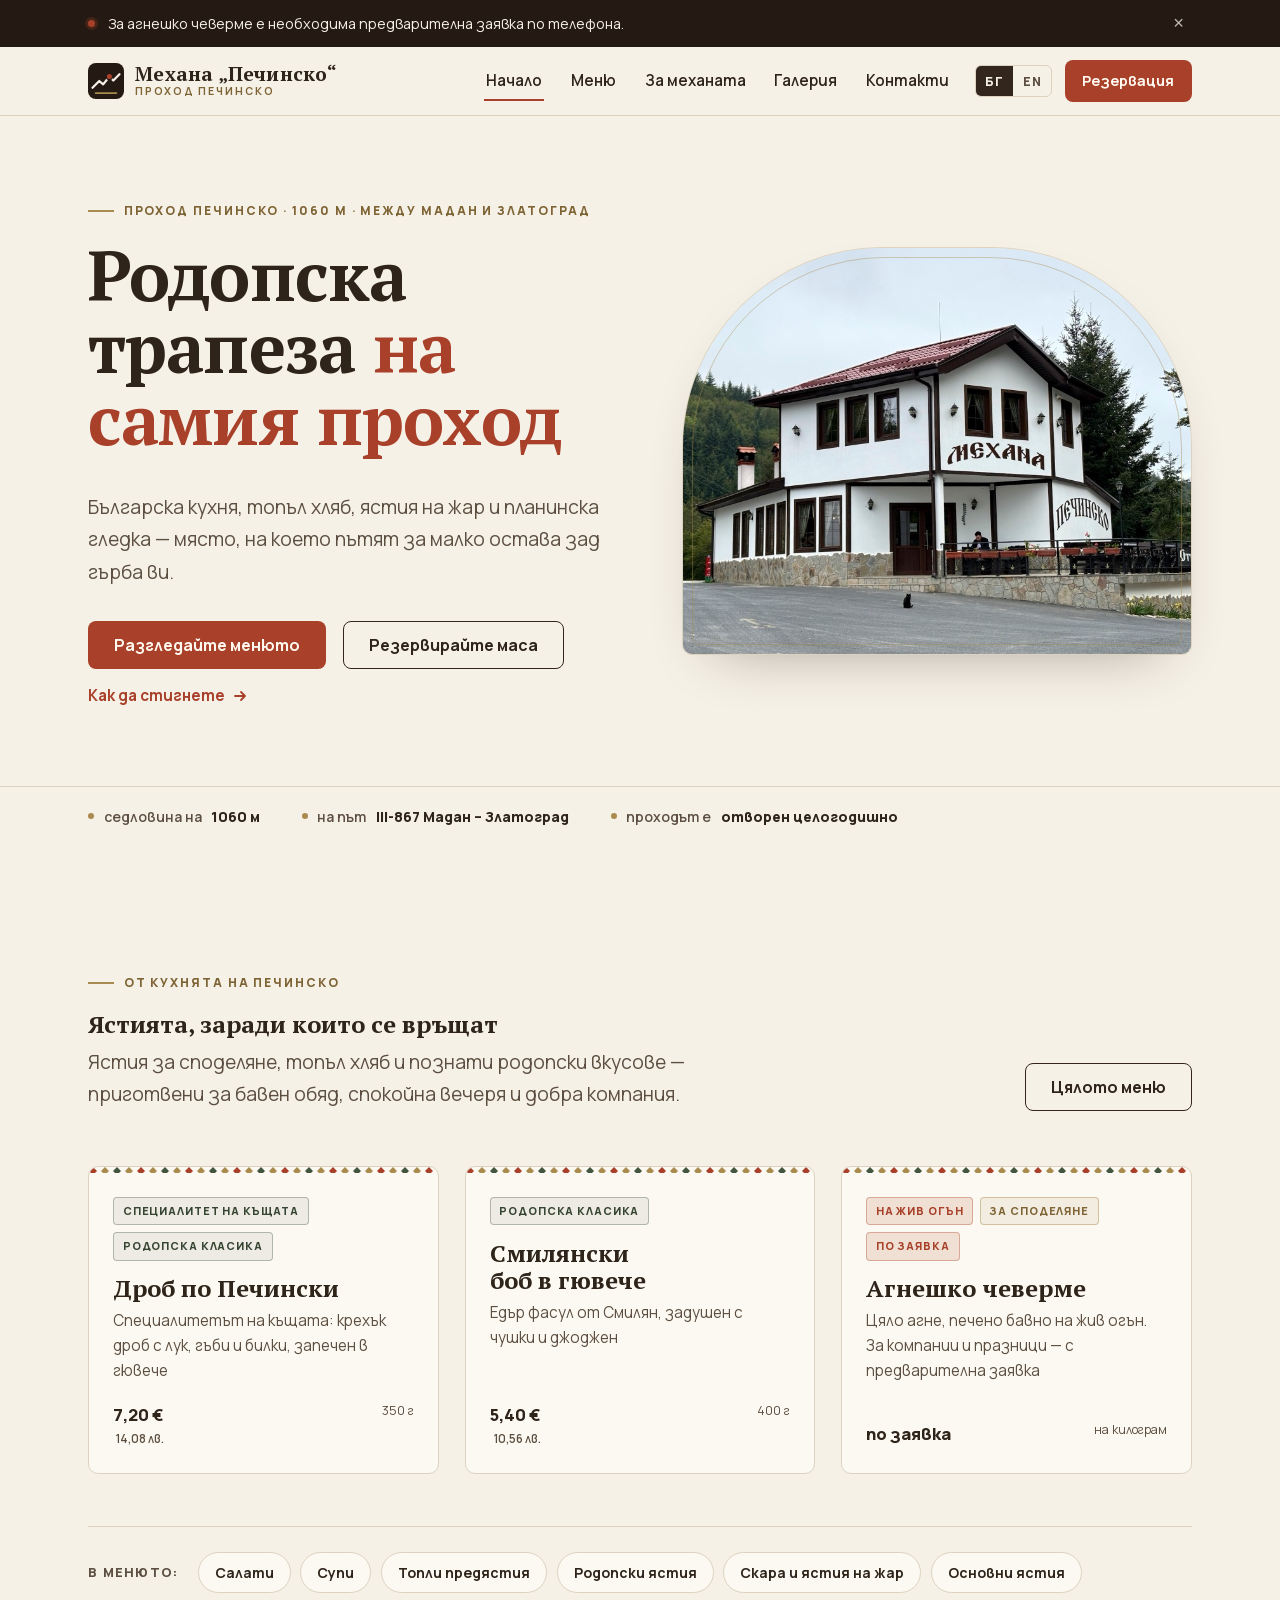
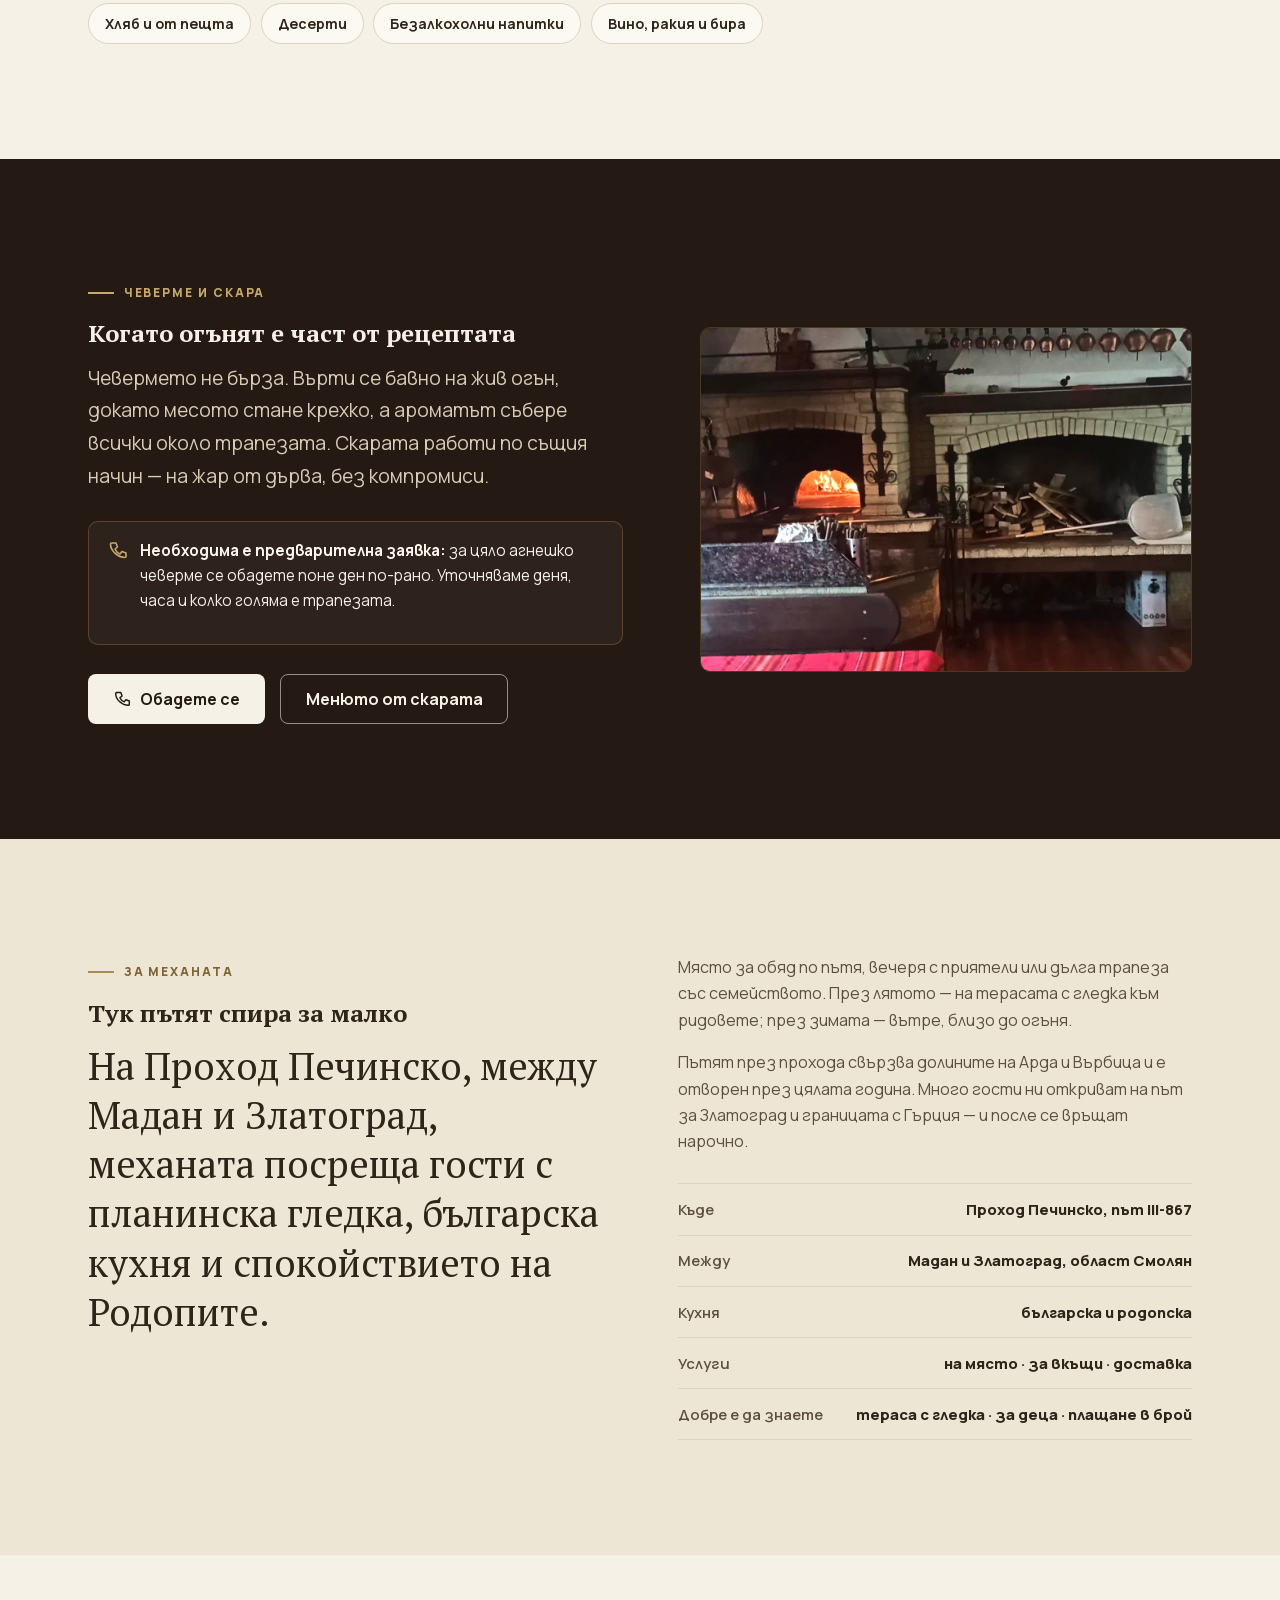
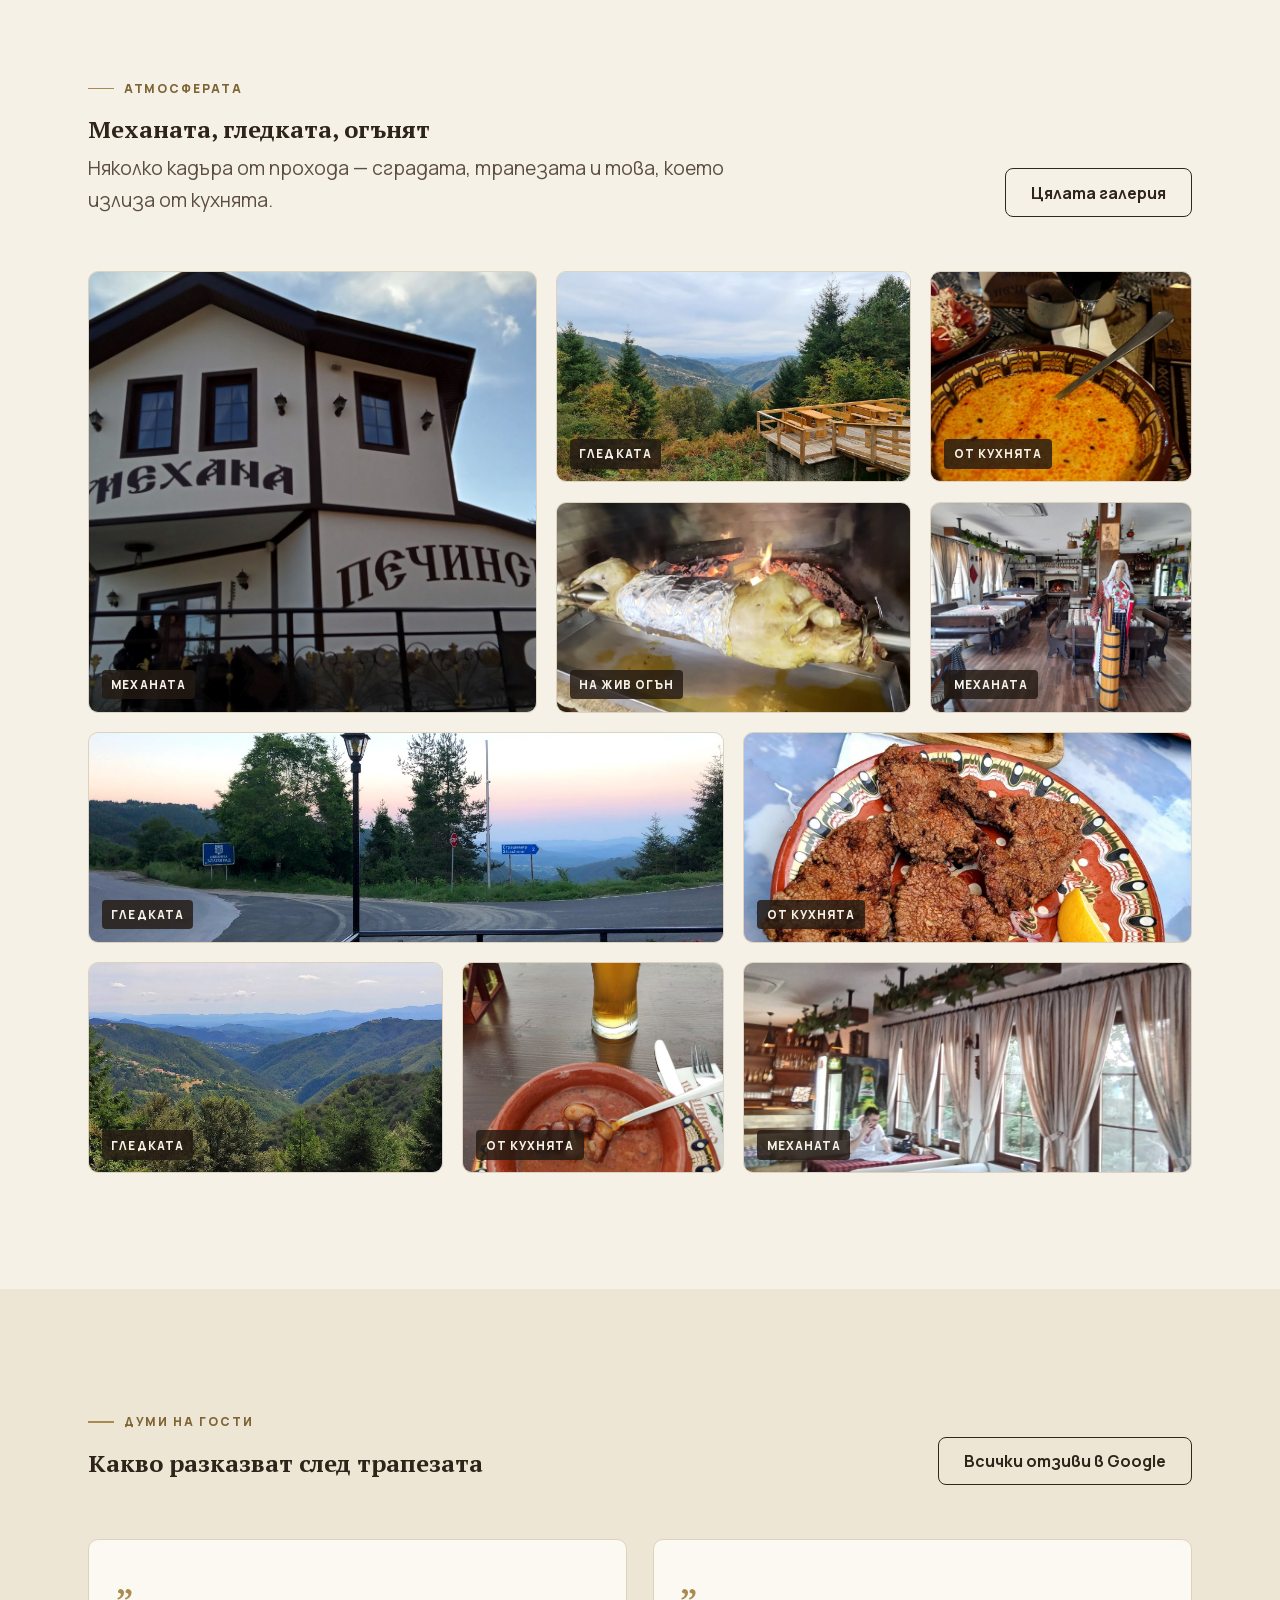
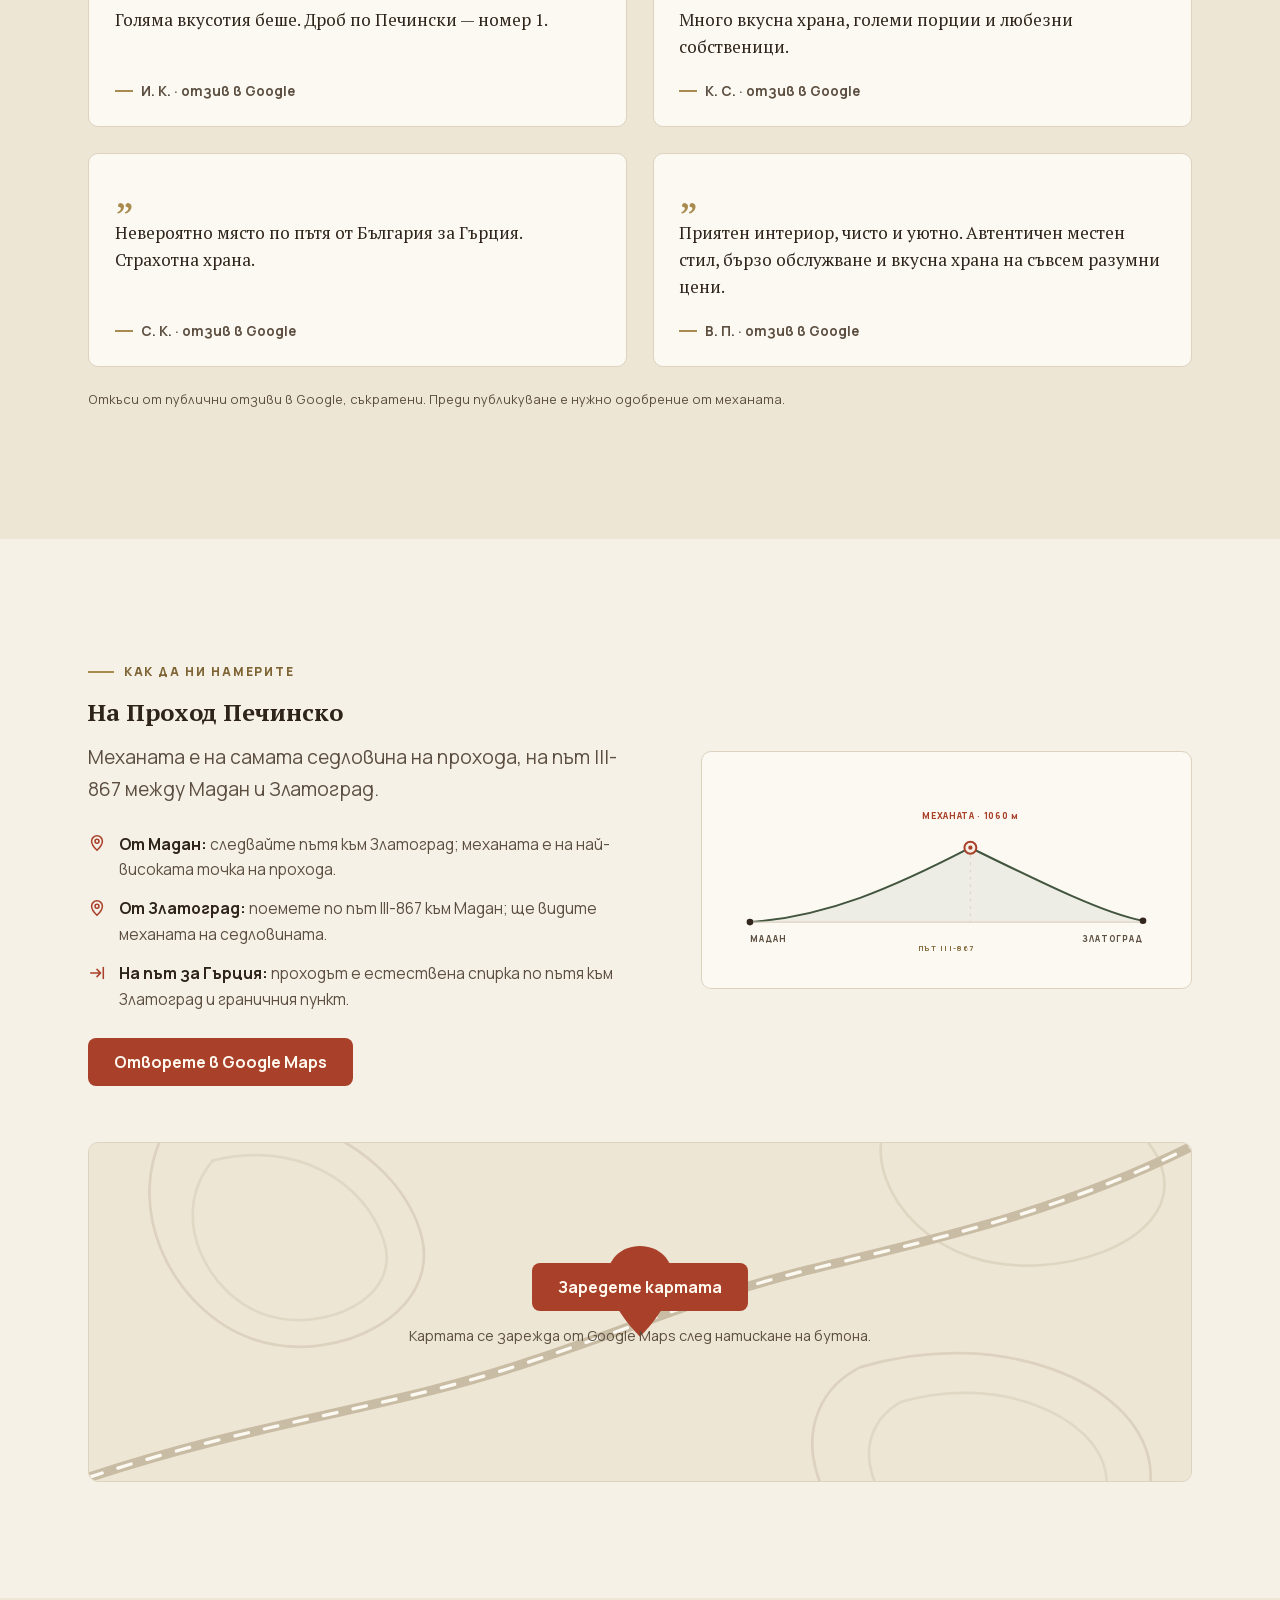
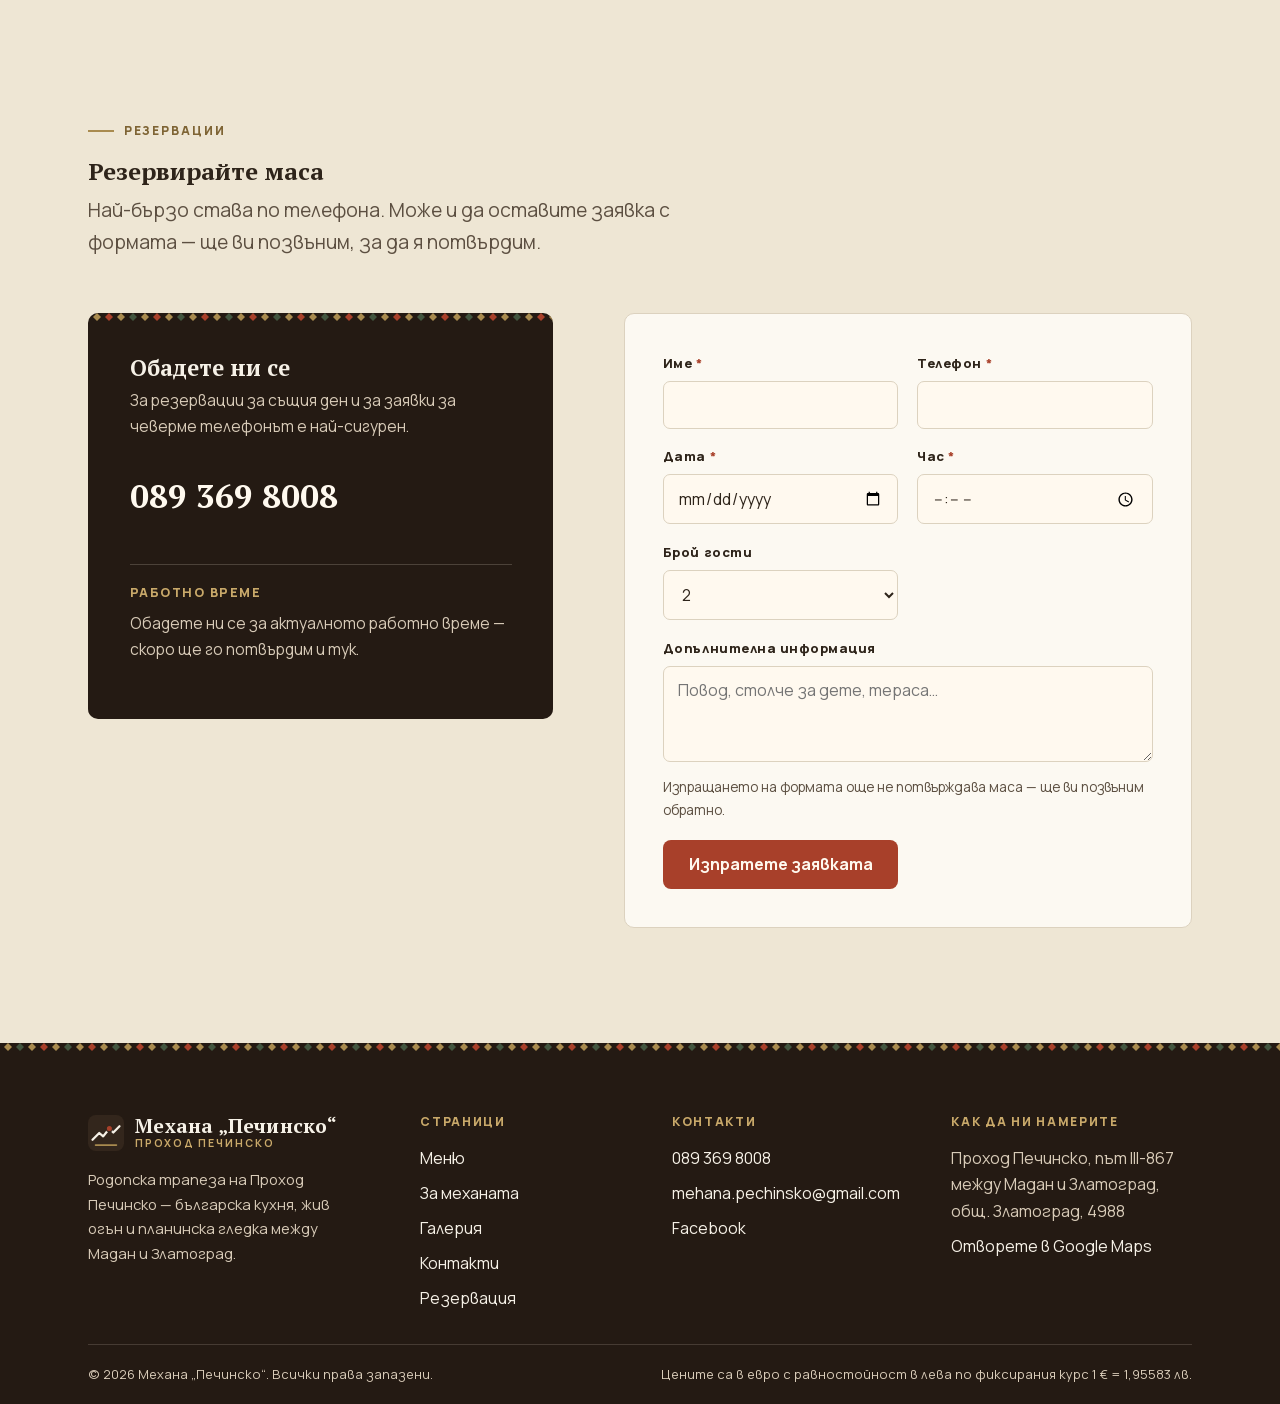
==== index.html @ 67b71e42 "Initial commit — Механа „Печинско“ website Bulgarian-first static site for a Rhodope mountain tavern" ====
<!DOCTYPE html>
<html lang="bg">
<head>
  <meta charset="UTF-8">
  <meta name="viewport" content="width=device-width, initial-scale=1">
  <title>Механа „Печинско“ — родопска трапеза между Мадан и Златоград</title>
  <meta name="description" content="Механа „Печинско“ — родопска трапеза на самия проход, между Мадан и Златоград. Българска кухня, ястия на жар, чеверме по заявка и планинска гледка. Резервации: 089 369 8008.">
  <link rel="icon" type="image/svg+xml" href="assets/img/favicon.svg">
  <link rel="apple-touch-icon" href="assets/img/apple-touch-icon.png">
  <link rel="preload" href="assets/fonts/ptserif-700-normal-cyrillic.woff2" as="font" type="font/woff2" crossorigin>
  <link rel="preload" href="assets/fonts/manrope-200-800-normal-cyrillic.woff2" as="font" type="font/woff2" crossorigin>
  <link rel="stylesheet" href="assets/css/style.css">
  <meta name="theme-color" content="#F6F1E7">
  <meta property="og:type" content="restaurant">
  <meta property="og:title" content="Механа „Печинско“ — родопска трапеза на самия проход">
  <meta property="og:description" content="Българска кухня, жива жар и планинска гледка — между Мадан и Златоград. Резервации: 089 369 8008.">
  <meta property="og:image" content="assets/img/og-image.png">
  <meta property="og:locale" content="bg_BG">
  <script type="application/ld+json">
  {
    "@context": "https://schema.org",
    "@type": "Restaurant",
    "name": "Механа „Печинско“",
    "alternateName": "Mehana Pechinsko (Pechinsko Tavern)",
    "servesCuisine": ["Българска кухня", "Родопска кухня"],
    "telephone": "+359893698008",
    "email": "mehana.pechinsko@gmail.com",
    "address": {
      "@type": "PostalAddress",
      "streetAddress": "Проход Печинско, път III-867 между Мадан и Златоград",
      "addressRegion": "Смолян",
      "postalCode": "4988",
      "addressCountry": "BG"
    },
    "geo": { "@type": "GeoCoordinates", "latitude": 41.4497086, "longitude": 24.9770085 },
    "hasMap": "https://maps.google.com/?q=41.4497086,24.9770085",
    "sameAs": ["https://www.facebook.com/mehanapechinsko"],
    "acceptsReservations": "True",
    "priceRange": "10 – 40 лв. (5 – 20 €) на човек",
    "paymentAccepted": "Cash"
  }
  </script>
</head>
<body data-page="home" data-root="">

  <a class="skip-link" href="#main" data-i18n="skip">Към съдържанието</a>

  <div class="notice js-notice" hidden>
    <div class="container notice__inner">
      <span class="notice__dot" aria-hidden="true"></span>
      <p></p>
      <button class="notice__close" type="button" aria-label="Скриване на съобщението" data-i18n-aria="notice.close">&times;</button>
    </div>
  </div>

  <header class="site-header">
    <div class="container site-header__inner">
      <a class="brand" href="./" aria-label="Механа „Печинско“ — начало">
        <svg class="brand__mark" width="36" height="36" viewBox="0 0 64 64" aria-hidden="true">
          <rect width="64" height="64" rx="14" fill="#241A13"/>
          <path d="M8 44 L20 32 L27 38 L38 24 L45 31 L56 20" fill="none" stroke="#F6F1E7" stroke-width="4" stroke-linecap="round" stroke-linejoin="round"/>
          <circle cx="38" cy="24" r="5.5" fill="#A8402A" stroke="#241A13" stroke-width="2"/>
          <rect x="12" y="52" width="40" height="3" rx="1.5" fill="#A98B4F"/>
        </svg>
        <span class="brand__text">
          <span class="brand__name">Механа „Печинско“</span>
          <span class="brand__tag" data-i18n="brand.tag">Проход Печинско</span>
        </span>
      </a>
      <nav class="site-nav" aria-label="Основна навигация">
        <a href="./" data-nav="home" data-i18n="nav.home">Начало</a>
        <a href="menu/" data-nav="menu" data-i18n="nav.menu">Меню</a>
        <a href="#za-mehanata" data-i18n="nav.about">За механата</a>
        <a href="galeria/" data-nav="galeria" data-i18n="nav.gallery">Галерия</a>
        <a href="kontakti/" data-nav="kontakti" data-i18n="nav.contacts">Контакти</a>
      </nav>
      <div class="header-actions">
        <div class="lang-switch" role="group" aria-label="Избор на език">
          <button type="button" data-lang="bg" aria-pressed="true">БГ</button>
          <button type="button" data-lang="en" aria-pressed="false">EN</button>
        </div>
        <a class="btn btn--primary btn--sm" href="#rezervacia" data-i18n="nav.reserve">Резервация</a>
        <button class="nav-toggle" type="button" aria-expanded="false" aria-controls="mobile-menu" aria-label="Отваряне на навигацията">
          <svg width="20" height="20" viewBox="0 0 20 20" fill="none" aria-hidden="true">
            <path d="M3 5h14M3 10h14M3 15h14" stroke="currentColor" stroke-width="2" stroke-linecap="round"/>
          </svg>
        </button>
      </div>
    </div>
    <div class="mobile-menu" id="mobile-menu">
      <div class="container">
        <nav aria-label="Мобилна навигация">
          <a href="./" data-i18n="nav.home">Начало</a>
          <a href="menu/" data-i18n="nav.menu">Меню</a>
          <a href="#za-mehanata" data-i18n="nav.about">За механата</a>
          <a href="galeria/" data-i18n="nav.gallery">Галерия</a>
          <a href="kontakti/" data-i18n="nav.contacts">Контакти</a>
          <a class="btn btn--primary" href="#rezervacia" data-i18n="nav.reserve">Резервация</a>
        </nav>
      </div>
    </div>
  </header>

  <main id="main">

    <!-- ХЕРО -->
    <section class="hero" aria-label="Механа „Печинско“">
      <div class="container hero__grid">
        <div>
          <p class="eyebrow" data-i18n="hero.eyebrow">Проход Печинско · 1060 м · между Мадан и Златоград</p>
          <h1><span data-i18n="hero.title.a">Родопска трапеза</span> <span class="accent" data-i18n="hero.title.b">на самия проход</span></h1>
          <p class="lead hero__lead" data-i18n="hero.lead">Българска кухня, топъл хляб, ястия на жар и планинска гледка — място, на което пътят за малко остава зад гърба ви.</p>
          <div class="hero__actions">
            <a class="btn btn--primary" href="menu/" data-i18n="hero.ctaMenu">Разгледайте менюто</a>
            <a class="btn btn--ghost" href="#rezervacia" data-i18n="hero.ctaReserve">Резервирайте маса</a>
            <a class="link-arrow hero__directions" href="#lokacia">
              <span data-i18n="hero.ctaDirections">Как да стигнете</span>
              <svg width="16" height="16" viewBox="0 0 16 16" fill="none" aria-hidden="true"><path d="M3 8h10m0 0L9 4m4 4l-4 4" stroke="currentColor" stroke-width="1.8" stroke-linecap="round" stroke-linejoin="round"/></svg>
            </a>
          </div>
        </div>
        <div class="hero__art">
          <div class="hero__frame">
            <img src="assets/img/photos/hero-mehana-800.jpg"
                 srcset="assets/img/photos/hero-mehana-800.jpg 800w, assets/img/photos/hero-mehana.jpg 1600w"
                 sizes="(max-width: 880px) 100vw, 46vw"
                 width="800" height="640" fetchpriority="high"
                 alt="Механа „Печинско“ през лятото: бялата сграда с червен покрив и надпис „Механа“, с чадъри на терасата и гора наоколо">
          </div>
        </div>
      </div>
      <div class="fact-strip">
        <div class="container">
          <ul class="fact-strip__list">
            <li><span data-i18n="facts.elev.k">седловина на</span> <strong data-i18n="facts.elev.v">1060 м</strong></li>
            <li><span data-i18n="facts.road.k">на път</span> <strong data-i18n="facts.road.v">III-867 Мадан – Златоград</strong></li>
            <li><span data-i18n="facts.open.k">проходът е</span> <strong data-i18n="facts.open.v">отворен целогодишно</strong></li>
          </ul>
        </div>
      </div>
    </section>

    <!-- ОТ КУХНЯТА -->
    <section class="section" id="kuhnyata" aria-labelledby="kuhnyata-h">
      <div class="container">
        <div class="section-head section-head--row reveal">
          <div>
            <p class="eyebrow" data-i18n="spotlight.eyebrow">От кухнята на Печинско</p>
            <h2 id="kuhnyata-h" data-i18n="spotlight.title">Ястията, заради които се връщат</h2>
            <p class="lead" data-i18n="spotlight.lead">Ястия за споделяне, топъл хляб и познати родопски вкусове — приготвени за бавен обяд, спокойна вечеря и добра компания.</p>
          </div>
          <a class="btn btn--ghost" href="menu/" data-i18n="spotlight.cta">Цялото меню</a>
        </div>
        <div class="dish-cards js-featured"></div>
        <div class="cat-links reveal">
          <span class="cat-links__label" data-i18n="spotlight.catsLabel">В менюто:</span>
          <span class="js-cat-chips" style="display:contents;"></span>
        </div>
      </div>
    </section>

    <!-- НА ЖИВ ОГЪН -->
    <section class="section section--dark fire" id="ogan" aria-labelledby="ogan-h">
      <div class="container fire__grid">
        <div>
          <p class="eyebrow" data-i18n="fire.eyebrow">Чеверме и скара</p>
          <h2 id="ogan-h" data-i18n="fire.title">Когато огънят е част от рецептата</h2>
          <p class="lead" data-i18n="fire.lead">Чевермето не бърза. Върти се бавно на жив огън, докато месото стане крехко, а ароматът събере всички около трапезата. Скарата работи по същия начин — на жар от дърва, без компромиси.</p>
          <div class="fire__note">
            <svg width="20" height="20" viewBox="0 0 20 20" fill="none" aria-hidden="true">
              <path d="M4 3h4l1.5 4L7 9c1 2.5 2.5 4 5 5l2-2.5 4 1.5v3.5c0 .6-.5 1-1 1C9.5 17.5 2.5 10.5 2.5 4c0-.5.4-1 1-1z" stroke="currentColor" stroke-width="1.6" stroke-linejoin="round"/>
            </svg>
            <p><strong data-i18n="fire.note.strong">Необходима е предварителна заявка:</strong> <span data-i18n="fire.note.text">за цяло агнешко чеверме се обадете поне ден по-рано. Уточняваме деня, часа и колко голяма е трапезата.</span></p>
          </div>
          <div class="fire__actions">
            <a class="btn btn--light js-tel" href="#">
              <svg width="17" height="17" viewBox="0 0 20 20" fill="none" aria-hidden="true"><path d="M4 3h4l1.5 4L7 9c1 2.5 2.5 4 5 5l2-2.5 4 1.5v4c0 .5-.5 1-1 1C9 18 2 11 2 4c0-.5.5-1 1-1z" stroke="currentColor" stroke-width="1.7" stroke-linejoin="round"/></svg>
              <span data-i18n="fire.ctaCall">Обадете се</span>
            </a>
            <a class="btn btn--ghost-light" href="menu/#cat-skara" data-i18n="fire.ctaMenu">Менюто от скарата</a>
          </div>
        </div>
        <div class="fire__art">
          <img src="assets/img/photos/ognishte-peshta.jpg" width="1200" height="840" loading="lazy"
               alt="Огнището на механата: зидана пещ с жив огън и камина с наредени дърва">
        </div>
      </div>
    </section>

    <!-- ЗА МЕХАНАТА -->
    <section class="section section--tint" id="za-mehanata" aria-labelledby="za-mehanata-h">
      <div class="container">
        <div class="about__grid">
          <div class="reveal">
            <p class="eyebrow" data-i18n="about.eyebrow">За механата</p>
            <h2 id="za-mehanata-h" data-i18n="about.title">Тук пътят спира за малко</h2>
            <p class="about__statement"><span data-i18n="about.statement">На Проход Печинско, между Мадан и Златоград, механата посреща гости с планинска гледка, българска кухня и спокойствието на Родопите.</span></p>
          </div>
          <div class="about__body reveal reveal-d1">
            <p data-i18n="about.p1">Място за обяд по пътя, вечеря с приятели или дълга трапеза със семейството. През лятото — на терасата с гледка към ридовете; през зимата — вътре, близо до огъня.</p>
            <p data-i18n="about.p2">Пътят през прохода свързва долините на Арда и Върбица и е отворен през цялата година. Много гости ни откриват на път за Златоград и границата с Гърция — и после се връщат нарочно.</p>
            <ul class="about__facts">
              <li><span class="k" data-i18n="about.f1.k">Къде</span><span class="v" data-i18n="about.f1.v">Проход Печинско, път III-867</span></li>
              <li><span class="k" data-i18n="about.f2.k">Между</span><span class="v" data-i18n="about.f2.v">Мадан и Златоград, област Смолян</span></li>
              <li><span class="k" data-i18n="about.f3.k">Кухня</span><span class="v" data-i18n="about.f3.v">българска и родопска</span></li>
              <li><span class="k" data-i18n="about.f4.k">Услуги</span><span class="v" data-i18n="about.f4.v">на място · за вкъщи · доставка</span></li>
              <li><span class="k" data-i18n="about.f5.k">Добре е да знаете</span><span class="v" data-i18n="about.f5.v">тераса с гледка · за деца · плащане в брой</span></li>
            </ul>
          </div>
        </div>
      </div>
    </section>

    <!-- ГАЛЕРИЯ -->
    <section class="section" id="galeria" aria-labelledby="galeria-h">
      <div class="container">
        <div class="section-head section-head--row reveal">
          <div>
            <p class="eyebrow" data-i18n="gallery.eyebrow">Атмосферата</p>
            <h2 id="galeria-h" data-i18n="gallery.title">Механата, гледката, огънят</h2>
            <p class="lead" data-i18n="gallery.lead">Няколко кадъра от прохода — сградата, трапезата и това, което излиза от кухнята.</p>
          </div>
          <a class="btn btn--ghost" href="galeria/" data-i18n="gallery.cta">Цялата галерия</a>
        </div>
        <div class="mosaic js-gallery-preview"></div>
      </div>
    </section>

    <!-- ОТЗИВИ -->
    <section class="section section--tint" id="otzivi" aria-labelledby="otzivi-h">
      <div class="container">
        <div class="section-head section-head--row reveal">
          <div>
            <p class="eyebrow" data-i18n="reviews.eyebrow">Думи на гости</p>
            <h2 id="otzivi-h" data-i18n="reviews.title">Какво разказват след трапезата</h2>
          </div>
          <a class="btn btn--ghost js-maps-link" href="#" target="_blank" rel="noopener" data-i18n="reviews.cta">Всички отзиви в Google</a>
        </div>
        <div class="reviews-grid js-reviews"></div>
        <p class="reviews-note js-demo-note" hidden data-i18n="reviews.note">Откъси от публични отзиви в Google, съкратени. Преди публикуване е нужно одобрение от механата.</p>
      </div>
    </section>

    <!-- ЛОКАЦИЯ -->
    <section class="section" id="lokacia" aria-labelledby="lokacia-h">
      <div class="container">
        <div class="location__grid">
          <div class="reveal">
            <p class="eyebrow" data-i18n="location.eyebrow">Как да ни намерите</p>
            <h2 id="lokacia-h" data-i18n="location.title">На Проход Печинско</h2>
            <p class="lead" data-i18n="location.lead">Механата е на самата седловина на прохода, на път III-867 между Мадан и Златоград.</p>
            <ul class="location__list">
              <li>
                <svg width="18" height="18" viewBox="0 0 20 20" fill="none" aria-hidden="true"><path d="M10 18s6-5.5 6-10a6 6 0 10-12 0c0 4.5 6 10 6 10z" stroke="currentColor" stroke-width="1.7"/><circle cx="10" cy="8" r="2.2" stroke="currentColor" stroke-width="1.7"/></svg>
                <span><strong data-i18n="location.li1.strong">От Мадан:</strong> <span data-i18n="location.li1.text">следвайте пътя към Златоград; механата е на най-високата точка на прохода.</span></span>
              </li>
              <li>
                <svg width="18" height="18" viewBox="0 0 20 20" fill="none" aria-hidden="true"><path d="M10 18s6-5.5 6-10a6 6 0 10-12 0c0 4.5 6 10 6 10z" stroke="currentColor" stroke-width="1.7"/><circle cx="10" cy="8" r="2.2" stroke="currentColor" stroke-width="1.7"/></svg>
                <span><strong data-i18n="location.li2.strong">От Златоград:</strong> <span data-i18n="location.li2.text">поемете по път III-867 към Мадан; ще видите механата на седловината.</span></span>
              </li>
              <li>
                <svg width="18" height="18" viewBox="0 0 20 20" fill="none" aria-hidden="true"><path d="M3 10h11m0 0l-4-4m4 4l-4 4" stroke="currentColor" stroke-width="1.7" stroke-linecap="round" stroke-linejoin="round"/><path d="M17 4v12" stroke="currentColor" stroke-width="1.7" stroke-linecap="round"/></svg>
                <span><strong data-i18n="location.li3.strong">На път за Гърция:</strong> <span data-i18n="location.li3.text">проходът е естествена спирка по пътя към Златоград и граничния пункт.</span></span>
              </li>
            </ul>
            <div class="location__actions">
              <a class="btn btn--primary js-maps-link" href="#" target="_blank" rel="noopener" data-i18n="location.ctaMaps">Отворете в Google Maps</a>
            </div>
          </div>
          <div class="pass-diagram reveal reveal-d1">
            <svg viewBox="0 0 640 260" role="img" aria-label="Профил на прохода: пътят се изкачва от Мадан, стига механата на седловината на 1060 метра и се спуска към Златоград" data-i18n-aria="location.diagram.aria" class="js-draw">
              <path d="M24 208 C140 200 240 156 356 96 C470 152 560 196 616 206 L616 208 L24 208 Z" fill="#42553F" opacity="0.07"/>
              <path class="draw-path" d="M24 208 C140 200 240 156 356 96 C470 152 560 196 616 206" fill="none" stroke="#42553F" stroke-width="3" stroke-linecap="round"/>
              <path d="M356 96 V208" stroke="#DCD2BF" stroke-width="1.6" stroke-dasharray="4 7"/>
              <line x1="24" y1="208" x2="616" y2="208" stroke="#DCD2BF" stroke-width="1.6"/>
              <circle cx="24" cy="208" r="5" fill="#33261C"/>
              <circle cx="616" cy="206" r="5" fill="#33261C"/>
              <circle cx="356" cy="96" r="9" fill="#F6F1E7" stroke="#A8402A" stroke-width="3"/>
              <circle cx="356" cy="96" r="3.2" fill="#A8402A"/>
              <text x="24" y="238" font-family="Manrope, sans-serif" font-size="12" font-weight="800" letter-spacing="1.5" fill="#5C4F41" data-i18n="location.diagram.madan">МАДАН</text>
              <text x="616" y="238" text-anchor="end" font-family="Manrope, sans-serif" font-size="12" font-weight="800" letter-spacing="1.5" fill="#5C4F41" data-i18n="location.diagram.zlatograd">ЗЛАТОГРАД</text>
              <text x="356" y="52" text-anchor="middle" font-family="Manrope, sans-serif" font-size="13" font-weight="800" letter-spacing="1" fill="#A8402A" data-i18n="location.diagram.tavern">МЕХАНАТА · 1060 м</text>
              <text x="320" y="252" text-anchor="middle" font-family="Manrope, sans-serif" font-size="11" font-weight="700" letter-spacing="2" fill="#7E6434">ПЪТ III-867</text>
            </svg>
          </div>
        </div>
        <div class="map-facade js-map">
          <img class="map-facade__bg" src="assets/img/map-bg.svg" alt="" loading="lazy" aria-hidden="true">
          <div class="map-facade__cta">
            <button class="btn btn--primary" type="button" data-i18n="map.load">Заредете картата</button>
            <p data-i18n="map.hint">Картата се зарежда от Google Maps след натискане на бутона.</p>
          </div>
        </div>
      </div>
    </section>

    <!-- РЕЗЕРВАЦИЯ -->
    <section class="section section--tint" id="rezervacia" aria-labelledby="rezervacia-h">
      <div class="container">
        <div class="section-head reveal">
          <p class="eyebrow" data-i18n="reserve.eyebrow">Резервации</p>
          <h2 id="rezervacia-h" data-i18n="reserve.title">Резервирайте маса</h2>
          <p class="lead" data-i18n="reserve.lead">Най-бързо става по телефона. Може и да оставите заявка с формата — ще ви позвъним, за да я потвърдим.</p>
        </div>
        <div class="reserve__grid">
          <div class="reserve__phone-card reveal">
            <div class="kilim" aria-hidden="true"></div>
            <h3 data-i18n="reserve.callTitle">Обадете ни се</h3>
            <p data-i18n="reserve.callText">За резервации за същия ден и за заявки за чеверме телефонът е най-сигурен.</p>
            <a class="phone-big js-tel js-tel-text" href="#">089 369 8008</a>
            <div class="reserve__hours">
              <h4 data-i18n="reserve.hoursTitle">Работно време</h4>
              <div class="js-hours"></div>
            </div>
          </div>
          <form class="form js-reserve-form reveal reveal-d1" novalidate>
            <div class="form__grid">
              <div class="form__field">
                <label for="r-name"><span data-i18n="form.name">Име</span> <span class="req" aria-hidden="true">*</span></label>
                <input id="r-name" name="name" type="text" autocomplete="name" required>
              </div>
              <div class="form__field">
                <label for="r-phone"><span data-i18n="form.phone">Телефон</span> <span class="req" aria-hidden="true">*</span></label>
                <input id="r-phone" name="phone" type="tel" autocomplete="tel" inputmode="tel" pattern="[0-9+\s()-]{6,}" required>
              </div>
              <div class="form__field">
                <label for="r-date"><span data-i18n="form.date">Дата</span> <span class="req" aria-hidden="true">*</span></label>
                <input id="r-date" name="date" type="date" required>
              </div>
              <div class="form__field">
                <label for="r-time"><span data-i18n="form.time">Час</span> <span class="req" aria-hidden="true">*</span></label>
                <input id="r-time" name="time" type="time" required>
              </div>
              <div class="form__field">
                <label for="r-guests" data-i18n="form.guests">Брой гости</label>
                <select id="r-guests" name="guests">
                  <option value="1" data-i18n="form.guests.one">1 човек</option>
                  <option value="2" selected>2</option>
                  <option value="3">3</option>
                  <option value="4">4</option>
                  <option value="5">5</option>
                  <option value="6">6</option>
                  <option value="7">7</option>
                  <option value="8">8</option>
                  <option value="8+" data-i18n="form.guests.more">повече от 8 — обадете се</option>
                </select>
              </div>
              <div class="form__field form__field--full">
                <label for="r-note" data-i18n="form.note">Допълнителна информация</label>
                <textarea id="r-note" name="note" data-i18n-placeholder="form.notePlaceholder" placeholder="Повод, столче за дете, тераса…"></textarea>
              </div>
            </div>
            <p class="form__hint" data-i18n="form.hint">Изпращането на формата още не потвърждава маса — ще ви позвъним обратно.</p>
            <button class="btn btn--primary" type="submit" data-i18n="form.submit">Изпратете заявката</button>
            <p class="form__error" role="alert" data-i18n="form.error">Моля, попълнете име, телефон, дата и час.</p>
            <div class="form__success" role="status">
              <h4 data-i18n="form.success.title">Заявката е изпратена.</h4>
              <p data-i18n="form.success.text">Ще се свържем с вас, за да потвърдим резервацията. При спешност ни позвънете директно.</p>
              <span class="form__demo-tag" hidden data-i18n="form.demo">Демо режим — формата още не е свързана и нищо не е изпратено.</span>
            </div>
          </form>
        </div>
      </div>
    </section>

  </main>

  <footer class="site-footer">
    <div class="kilim" aria-hidden="true"></div>
    <div class="container">
      <div class="site-footer__grid">
        <div>
          <a class="brand" href="./">
            <svg class="brand__mark" width="36" height="36" viewBox="0 0 64 64" aria-hidden="true">
              <rect width="64" height="64" rx="14" fill="#33261C"/>
              <path d="M8 44 L20 32 L27 38 L38 24 L45 31 L56 20" fill="none" stroke="#F6F1E7" stroke-width="4" stroke-linecap="round" stroke-linejoin="round"/>
              <circle cx="38" cy="24" r="5.5" fill="#A8402A" stroke="#33261C" stroke-width="2"/>
              <rect x="12" y="52" width="40" height="3" rx="1.5" fill="#A98B4F"/>
            </svg>
            <span class="brand__text">
              <span class="brand__name">Механа „Печинско“</span>
              <span class="brand__tag" data-i18n="brand.tag">Проход Печинско</span>
            </span>
          </a>
          <p class="site-footer__about" data-i18n="footer.about">Родопска трапеза на Проход Печинско — българска кухня, жив огън и планинска гледка между Мадан и Златоград.</p>
        </div>
        <div>
          <h4 data-i18n="footer.navTitle">Страници</h4>
          <ul>
            <li><a href="menu/" data-i18n="nav.menu">Меню</a></li>
            <li><a href="#za-mehanata" data-i18n="nav.about">За механата</a></li>
            <li><a href="galeria/" data-i18n="nav.gallery">Галерия</a></li>
            <li><a href="kontakti/" data-i18n="nav.contacts">Контакти</a></li>
            <li><a href="#rezervacia" data-i18n="nav.reserve">Резервация</a></li>
          </ul>
        </div>
        <div>
          <h4 data-i18n="footer.contactsTitle">Контакти</h4>
          <ul>
            <li><a class="js-tel js-tel-text" href="#">089 369 8008</a></li>
            <li><a class="js-mail js-mail-text" href="#">mehana.pechinsko@gmail.com</a></li>
            <li><a class="js-fb-link" href="#" target="_blank" rel="noopener">Facebook</a></li>
          </ul>
        </div>
        <div>
          <h4 data-i18n="footer.visitTitle">Как да ни намерите</h4>
          <ul>
            <li><span class="js-address">Проход Печинско, път III-867 между Мадан и Златоград, 4988</span></li>
            <li><a class="js-maps-link" href="#" target="_blank" rel="noopener" data-i18n="footer.mapLink">Отворете в Google Maps</a></li>
          </ul>
        </div>
      </div>
      <div class="site-footer__bottom">
        <p>© <span class="js-year">2026</span> <span data-i18n="footer.rights">Механа „Печинско“. Всички права запазени.</span></p>
        <p data-i18n="footer.pricesNote">Цените са в евро с равностойност в лева по фиксирания курс 1 € = 1,95583 лв.</p>
      </div>
    </div>
  </footer>

  <!-- Мобилна лента с действия -->
  <nav class="action-bar" aria-label="Бързи действия">
    <ul>
      <li>
        <a href="menu/">
          <svg viewBox="0 0 24 24" fill="none" aria-hidden="true"><path d="M4 4h10a2 2 0 012 2v14H6a2 2 0 01-2-2V4z" stroke="currentColor" stroke-width="1.8" stroke-linejoin="round"/><path d="M16 8h3a1 1 0 011 1v9a2 2 0 01-2 2h-2M7 8h6M7 12h6" stroke="currentColor" stroke-width="1.8" stroke-linecap="round"/></svg>
          <span data-i18n="bar.menu">Меню</span>
        </a>
      </li>
      <li>
        <a class="js-tel" href="#">
          <svg viewBox="0 0 24 24" fill="none" aria-hidden="true"><path d="M5 4h4l1.7 4.5L8.5 10c1.2 2.8 3 4.6 5.5 5.5l1.5-2.2L20 15v4a1.5 1.5 0 01-1.5 1.5C10 20.5 3.5 14 3.5 5.5A1.5 1.5 0 015 4z" stroke="currentColor" stroke-width="1.8" stroke-linejoin="round"/></svg>
          <span data-i18n="bar.call">Обаждане</span>
        </a>
      </li>
      <li>
        <a class="is-accent" href="#rezervacia">
          <svg viewBox="0 0 24 24" fill="none" aria-hidden="true"><rect x="4" y="5" width="16" height="15" rx="2" stroke="currentColor" stroke-width="1.8"/><path d="M8 3v4M16 3v4M4 10h16M9 15h2" stroke="currentColor" stroke-width="1.8" stroke-linecap="round"/></svg>
          <span data-i18n="bar.reserve">Резервация</span>
        </a>
      </li>
      <li>
        <a class="js-maps-link" href="#" target="_blank" rel="noopener">
          <svg viewBox="0 0 24 24" fill="none" aria-hidden="true"><path d="M12 21s7-6.4 7-11.5A7 7 0 005 9.5C5 14.6 12 21 12 21z" stroke="currentColor" stroke-width="1.8"/><circle cx="12" cy="9.5" r="2.5" stroke="currentColor" stroke-width="1.8"/></svg>
          <span data-i18n="bar.directions">Упътване</span>
        </a>
      </li>
    </ul>
  </nav>

  <!-- Лайтбокс за галерията -->
  <dialog class="lightbox js-lightbox" aria-label="Преглед на снимка">
    <div class="lightbox__inner">
      <div class="lightbox__media">
        <img src="" alt="">
      </div>
      <div class="lightbox__bar">
        <p class="lightbox__caption"></p>
        <div class="lightbox__nav">
          <button type="button" class="js-lb-prev" aria-label="Предишна снимка" data-i18n-aria="lightbox.prev">
            <svg width="18" height="18" viewBox="0 0 20 20" fill="none" aria-hidden="true"><path d="M12.5 4L6.5 10l6 6" stroke="currentColor" stroke-width="2" stroke-linecap="round" stroke-linejoin="round"/></svg>
          </button>
          <button type="button" class="js-lb-next" aria-label="Следваща снимка" data-i18n-aria="lightbox.next">
            <svg width="18" height="18" viewBox="0 0 20 20" fill="none" aria-hidden="true"><path d="M7.5 4l6 6-6 6" stroke="currentColor" stroke-width="2" stroke-linecap="round" stroke-linejoin="round"/></svg>
          </button>
          <button type="button" class="js-lb-close" aria-label="Затваряне" data-i18n-aria="lightbox.close">
            <svg width="18" height="18" viewBox="0 0 20 20" fill="none" aria-hidden="true"><path d="M5 5l10 10M15 5L5 15" stroke="currentColor" stroke-width="2" stroke-linecap="round"/></svg>
          </button>
        </div>
      </div>
    </div>
  </dialog>

  <script src="assets/js/data.js"></script>
  <script src="assets/js/menu-data.js"></script>
  <script src="assets/js/i18n.js"></script>
  <script src="assets/js/main.js"></script>
</body>
</html>
---- assets/css/style.css ----
/* ============================================================
   Механа „Печинско“ — стилове
   Палитра: вар · опушен орех · жарава · родопска гора · месинг
   Шрифтове: PT Serif (заглавия) + Manrope (текст и интерфейс)
   ============================================================ */

/* ---------- Шрифтове (локални, кирилица + латиница) ---------- */
@font-face {
  font-family: 'Manrope';
  font-style: normal;
  font-weight: 200 800;
  font-display: swap;
  src: url('../fonts/manrope-200-800-normal-cyrillic.woff2') format('woff2');
  unicode-range: U+0301, U+0400-045F, U+0490-0491, U+04B0-04B1, U+2116;
}
@font-face {
  font-family: 'Manrope';
  font-style: normal;
  font-weight: 200 800;
  font-display: swap;
  src: url('../fonts/manrope-200-800-normal-latin.woff2') format('woff2');
  unicode-range: U+0000-00FF, U+0131, U+0152-0153, U+02BB-02BC, U+02C6, U+02DA, U+02DC, U+0304, U+0308, U+0329, U+2000-206F, U+20AC, U+2122, U+2191, U+2193, U+2212, U+2215, U+FEFF, U+FFFD;
}
@font-face {
  font-family: 'PT Serif';
  font-style: italic;
  font-weight: 400;
  font-display: swap;
  src: url('../fonts/ptserif-400-italic-cyrillic.woff2') format('woff2');
  unicode-range: U+0301, U+0400-045F, U+0490-0491, U+04B0-04B1, U+2116;
}
@font-face {
  font-family: 'PT Serif';
  font-style: italic;
  font-weight: 400;
  font-display: swap;
  src: url('../fonts/ptserif-400-italic-latin.woff2') format('woff2');
  unicode-range: U+0000-00FF, U+0131, U+0152-0153, U+02BB-02BC, U+02C6, U+02DA, U+02DC, U+0304, U+0308, U+0329, U+2000-206F, U+20AC, U+2122, U+2191, U+2193, U+2212, U+2215, U+FEFF, U+FFFD;
}
@font-face {
  font-family: 'PT Serif';
  font-style: normal;
  font-weight: 400;
  font-display: swap;
  src: url('../fonts/ptserif-400-normal-cyrillic.woff2') format('woff2');
  unicode-range: U+0301, U+0400-045F, U+0490-0491, U+04B0-04B1, U+2116;
}
@font-face {
  font-family: 'PT Serif';
  font-style: normal;
  font-weight: 400;
  font-display: swap;
  src: url('../fonts/ptserif-400-normal-latin.woff2') format('woff2');
  unicode-range: U+0000-00FF, U+0131, U+0152-0153, U+02BB-02BC, U+02C6, U+02DA, U+02DC, U+0304, U+0308, U+0329, U+2000-206F, U+20AC, U+2122, U+2191, U+2193, U+2212, U+2215, U+FEFF, U+FFFD;
}
@font-face {
  font-family: 'PT Serif';
  font-style: normal;
  font-weight: 700;
  font-display: swap;
  src: url('../fonts/ptserif-700-normal-cyrillic.woff2') format('woff2');
  unicode-range: U+0301, U+0400-045F, U+0490-0491, U+04B0-04B1, U+2116;
}
@font-face {
  font-family: 'PT Serif';
  font-style: normal;
  font-weight: 700;
  font-display: swap;
  src: url('../fonts/ptserif-700-normal-latin.woff2') format('woff2');
  unicode-range: U+0000-00FF, U+0131, U+0152-0153, U+02BB-02BC, U+02C6, U+02DA, U+02DC, U+0304, U+0308, U+0329, U+2000-206F, U+20AC, U+2122, U+2191, U+2193, U+2212, U+2215, U+FEFF, U+FFFD;
}

/* ---------- Дизайн-токени ---------- */
:root {
  /* цветове */
  --plaster: #F6F1E7;        /* варова мазилка — основен фон */
  --plaster-deep: #EEE6D4;   /* по-плътен пергамент — редуващи се секции */
  --plaster-card: #FCF9F2;   /* картички */
  --walnut-900: #241A13;     /* опушен орех — тъмни секции */
  --walnut-800: #33261C;
  --ink: #2E241A;            /* основен текст */
  --ink-soft: #5C4F41;       /* вторичен текст */
  --ember: #A8402A;          /* жарава — акцент */
  --ember-deep: #8A3020;
  --ember-soft: #F0E0D4;     /* лек фон при жарава */
  --forest: #42553F;         /* родопска гора */
  --forest-deep: #364531;
  --brass: #A98B4F;          /* месинг — декоративни линии */
  --brass-ink: #7E6434;      /* месинг за дребен текст (AA) */
  --stone: #DCD2BF;          /* линии и рамки */
  --white-warm: #FFF9EF;

  /* типография */
  --font-display: 'PT Serif', Georgia, 'Times New Roman', serif;
  --font-body: 'Manrope', -apple-system, BlinkMacSystemFont, 'Segoe UI', sans-serif;

  --text-hero: clamp(2.5rem, 5.2vw + 1rem, 4.35rem);
  --text-h2: clamp(1.85rem, 2.6vw + 0.9rem, 2.9rem);
  --text-h3: clamp(1.25rem, 0.6vw + 1.05rem, 1.5rem);
  --text-lead: clamp(1.05rem, 0.35vw + 1rem, 1.2rem);

  /* ритъм */
  --space-section: clamp(4rem, 9vw, 7.5rem);
  --container: 1200px;
  --gutter: clamp(1.25rem, 4.5vw, 3rem);
  --radius: 10px;

  /* мотиви */
  --kilim: url("data:image/svg+xml,%3Csvg xmlns='http://www.w3.org/2000/svg' width='48' height='8' viewBox='0 0 48 8'%3E%3Cpath fill='%23A8402A' d='M4 0l4 4-4 4-4-4z'/%3E%3Cpath fill='%23A98B4F' d='M16 0l4 4-4 4-4-4z'/%3E%3Cpath fill='%2342553F' d='M28 0l4 4-4 4-4-4z'/%3E%3Cpath fill='%23A98B4F' d='M40 0l4 4-4 4-4-4z'/%3E%3C/svg%3E");
}

/* ---------- Основа ---------- */
*, *::before, *::after { box-sizing: border-box; }

html {
  scroll-behavior: smooth;
  -webkit-text-size-adjust: 100%;
}
@media (prefers-reduced-motion: reduce) {
  html { scroll-behavior: auto; }
}

body {
  margin: 0;
  font-family: var(--font-body);
  font-size: 1rem;
  line-height: 1.65;
  color: var(--ink);
  background: var(--plaster);
  font-optical-sizing: auto;
  text-rendering: optimizeLegibility;
  -webkit-font-smoothing: antialiased;
}

h1, h2, h3, h4 {
  font-family: var(--font-display);
  font-weight: 700;
  line-height: 1.12;
  margin: 0 0 0.6em;
  color: var(--ink);
  text-wrap: balance;
}

p { margin: 0 0 1em; }
img, svg { max-width: 100%; height: auto; display: block; }

a { color: var(--ember); text-underline-offset: 3px; }
a:hover { color: var(--ember-deep); }

:focus-visible {
  outline: 2px solid var(--ember);
  outline-offset: 3px;
  border-radius: 2px;
}
.on-dark :focus-visible,
.section--dark :focus-visible { outline-color: var(--plaster); }

::selection { background: var(--ember); color: var(--white-warm); }

.container {
  max-width: var(--container);
  margin-inline: auto;
  padding-inline: var(--gutter);
}

.skip-link {
  position: absolute;
  left: -9999px;
  top: 0;
  z-index: 200;
  background: var(--walnut-900);
  color: var(--white-warm);
  padding: 0.7rem 1.2rem;
  border-radius: 0 0 var(--radius) 0;
  text-decoration: none;
  font-weight: 600;
}
.skip-link:focus-visible { left: 0; color: var(--white-warm); }

/* Секции имат котви под лепкавата навигация */
[id] { scroll-margin-top: 96px; }

/* ---------- Типографски помощници ---------- */
.eyebrow {
  display: inline-flex;
  align-items: center;
  gap: 0.6rem;
  font-size: 0.75rem;
  font-weight: 800;
  letter-spacing: 0.16em;
  text-transform: uppercase;
  color: var(--brass-ink);
  margin: 0 0 1.1rem;
}
.eyebrow::before {
  content: "";
  width: 26px;
  height: 1.5px;
  background: var(--brass);
  flex: none;
}
.section--dark .eyebrow { color: #C9A96A; }
.section--dark .eyebrow::before { background: #C9A96A; }

.lead {
  font-size: var(--text-lead);
  line-height: 1.7;
  color: var(--ink-soft);
  max-width: 34em;
}
.section--dark .lead { color: #D8CBB8; }

.serif-i { font-family: var(--font-display); font-style: italic; }

/* ---------- Бутони ---------- */
.btn {
  display: inline-flex;
  align-items: center;
  justify-content: center;
  gap: 0.55rem;
  font-family: var(--font-body);
  font-size: 1rem;
  font-weight: 700;
  line-height: 1;
  padding: 0.95em 1.55em;
  border-radius: 8px;
  border: 1.5px solid transparent;
  cursor: pointer;
  text-decoration: none;
  min-height: 48px;
  transition: background-color 160ms ease, border-color 160ms ease, color 160ms ease, transform 160ms ease;
}
.btn:active { transform: translateY(1px); }

.btn--primary { background: var(--ember); color: var(--white-warm); }
.btn--primary:hover { background: var(--ember-deep); color: var(--white-warm); }

.btn--ghost { border-color: var(--walnut-800); color: var(--ink); background: transparent; }
.btn--ghost:hover { background: var(--white-warm); color: var(--ink); }

.btn--light { background: var(--plaster); color: var(--walnut-900); }
.btn--light:hover { background: var(--white-warm); color: var(--walnut-900); }

.btn--ghost-light { border-color: rgba(246, 241, 231, 0.55); color: var(--plaster); background: transparent; }
.btn--ghost-light:hover { border-color: var(--plaster); background: rgba(246, 241, 231, 0.08); color: var(--plaster); }

.btn--sm { font-size: 0.9rem; padding: 0.7em 1.15em; min-height: 42px; }

.link-arrow {
  display: inline-flex;
  align-items: center;
  gap: 0.45rem;
  font-weight: 700;
  color: var(--ember);
  text-decoration: none;
  border-bottom: 1.5px solid transparent;
  transition: border-color 140ms ease;
}
.link-arrow:hover { border-bottom-color: var(--ember); }
.link-arrow svg { flex: none; transition: transform 160ms ease; }
.link-arrow:hover svg { transform: translateX(3px); }

/* ---------- Мотиви ---------- */
.kilim {
  height: 8px;
  background-image: var(--kilim);
  background-repeat: repeat-x;
  background-position: center;
}
.kilim--center {
  width: 144px;
  margin-inline: auto;
}

/* ---------- Лента за съобщения ---------- */
.notice {
  background: var(--walnut-900);
  color: var(--plaster);
  font-size: 0.9rem;
}
.notice__inner {
  display: flex;
  align-items: center;
  gap: 0.8rem;
  padding-block: 0.55rem;
}
.notice__dot {
  width: 7px; height: 7px;
  border-radius: 50%;
  background: var(--ember);
  flex: none;
  box-shadow: 0 0 0 3px rgba(168, 64, 42, 0.25);
}
.notice p { margin: 0; flex: 1; }
.notice__close {
  background: none;
  border: 0;
  color: var(--plaster);
  font-size: 1.15rem;
  line-height: 1;
  cursor: pointer;
  padding: 0.35rem 0.5rem;
  border-radius: 4px;
  opacity: 0.75;
}
.notice__close:hover { opacity: 1; }

/* ---------- Хедър ---------- */
.site-header {
  position: sticky;
  top: 0;
  z-index: 100;
  background: var(--plaster);
  border-bottom: 1px solid var(--stone);
}
.site-header__inner {
  display: flex;
  align-items: center;
  gap: 1.5rem;
  min-height: 68px;
}

.brand {
  display: inline-flex;
  align-items: center;
  gap: 0.7rem;
  text-decoration: none;
  color: var(--ink);
  margin-right: auto;
}
.brand:hover { color: var(--ink); }
.brand__mark { flex: none; }
.brand__text { display: flex; flex-direction: column; line-height: 1.12; }
.brand__name {
  font-family: var(--font-display);
  font-weight: 700;
  font-size: 1.22rem;
  letter-spacing: 0.01em;
}
.brand__tag {
  font-size: 0.66rem;
  font-weight: 700;
  letter-spacing: 0.18em;
  text-transform: uppercase;
  color: var(--brass-ink);
}

.site-nav { display: flex; align-items: center; gap: 1.6rem; }
.site-nav a {
  font-size: 0.95rem;
  font-weight: 600;
  color: var(--ink);
  text-decoration: none;
  padding: 0.4rem 0.1rem;
  border-bottom: 2px solid transparent;
  transition: border-color 140ms ease, color 140ms ease;
}
.site-nav a:hover { color: var(--ember); }
.site-nav a[aria-current="page"] { border-bottom-color: var(--ember); color: var(--ink); }

.header-actions { display: flex; align-items: center; gap: 0.8rem; }

.lang-switch {
  display: inline-flex;
  border: 1.5px solid var(--stone);
  border-radius: 6px;
  overflow: hidden;
}
.lang-switch button {
  font-family: var(--font-body);
  font-size: 0.78rem;
  font-weight: 800;
  letter-spacing: 0.06em;
  background: none;
  border: 0;
  color: var(--ink-soft);
  padding: 0.42rem 0.6rem;
  cursor: pointer;
}
.lang-switch button[aria-pressed="true"] {
  background: var(--walnut-800);
  color: var(--plaster);
}

.nav-toggle {
  display: none;
  background: none;
  border: 1.5px solid var(--stone);
  border-radius: 6px;
  padding: 0.55rem;
  cursor: pointer;
  color: var(--ink);
}

@media (max-width: 940px) {
  .site-nav { display: none; }
  .header-actions .btn { display: none; }
  .nav-toggle { display: inline-flex; }
}

/* Мобилно меню */
.mobile-menu {
  display: none;
  border-bottom: 1px solid var(--stone);
  background: var(--plaster);
}
.mobile-menu.is-open { display: block; }
.mobile-menu nav {
  display: flex;
  flex-direction: column;
  padding: 0.6rem 0 1.1rem;
}
.mobile-menu a {
  font-size: 1.06rem;
  font-weight: 600;
  color: var(--ink);
  text-decoration: none;
  padding: 0.78rem 0.2rem;
  border-bottom: 1px solid rgba(220, 210, 191, 0.5);
}
.mobile-menu a:last-child { border-bottom: 0; }
.mobile-menu .btn { margin-top: 0.9rem; }

/* ---------- Херо ---------- */
.hero { overflow: hidden; }
.hero__grid {
  display: grid;
  grid-template-columns: minmax(0, 1.02fr) minmax(0, 0.98fr);
  gap: clamp(2rem, 5vw, 4.5rem);
  align-items: center;
  padding-block: clamp(2.5rem, 6vw, 5.5rem);
}
.hero h1 {
  font-size: var(--text-hero);
  line-height: 1.04;
  letter-spacing: -0.012em;
  margin-bottom: 0.5em;
}
.hero h1 .accent { color: var(--ember); }
.hero__lead { margin-bottom: 2rem; }
.hero__actions {
  display: flex;
  flex-wrap: wrap;
  align-items: center;
  gap: 0.9rem 1.1rem;
}
.hero__directions {
  font-size: 0.95rem;
}

.hero__art { position: relative; }
.hero__frame {
  border-radius: 200px 200px var(--radius) var(--radius);
  overflow: hidden;
  border: 1px solid var(--stone);
  box-shadow: 0 24px 60px -34px rgba(36, 26, 19, 0.45);
  background: var(--plaster-deep);
}
.hero__frame::after {
  content: "";
  position: absolute;
  inset: 10px;
  border: 1px solid rgba(169, 139, 79, 0.4);
  border-radius: 192px 192px 6px 6px;
  pointer-events: none;
}
.hero__frame svg, .hero__frame img { width: 100%; height: auto; display: block; }
.hero__caption {
  margin-top: 0.8rem;
  font-size: 0.8rem;
  color: var(--ink-soft);
  text-align: right;
}

/* Лента с факти за прохода */
.fact-strip {
  border-top: 1px solid var(--stone);
  padding-block: 1.1rem 1.35rem;
}
.fact-strip__list {
  list-style: none;
  margin: 0;
  padding: 0;
  display: flex;
  flex-wrap: wrap;
  gap: 0.5rem 2.6rem;
}
.fact-strip li {
  display: inline-flex;
  align-items: baseline;
  gap: 0.6rem;
  font-size: 0.88rem;
  font-weight: 600;
  color: var(--ink-soft);
}
.fact-strip li::before {
  content: "";
  width: 6px; height: 6px;
  border-radius: 50%;
  background: var(--brass);
  align-self: center;
  flex: none;
}
.fact-strip strong { color: var(--ink); font-weight: 800; }

/* ---------- Секции ---------- */
.section { padding-block: var(--space-section); }
.section--tint { background: var(--plaster-deep); }
.section--dark {
  background: var(--walnut-900);
  color: var(--plaster);
}
.section--dark h2, .section--dark h3 { color: var(--plaster); }
.section--flush-top { padding-top: 0; }

.section-head { max-width: 640px; margin-bottom: clamp(2rem, 4.5vw, 3.4rem); }
.section-head--row {
  max-width: none;
  display: flex;
  align-items: flex-end;
  justify-content: space-between;
  gap: 2rem;
  flex-wrap: wrap;
}
.section-head--row > div { max-width: 640px; }
.section-head h2 { margin-bottom: 0.35em; }
.section-head .lead { margin-bottom: 0; }

/* ---------- Кухня / акценти от менюто ---------- */
.dish-cards {
  display: grid;
  grid-template-columns: repeat(12, 1fr);
  gap: clamp(1rem, 2.2vw, 1.6rem);
}
.dish-card {
  grid-column: span 4;
  background: var(--plaster-card);
  border: 1px solid var(--stone);
  border-radius: var(--radius);
  overflow: hidden;
  display: flex;
  flex-direction: column;
  transition: transform 180ms ease, box-shadow 180ms ease;
}
.dish-card:hover {
  transform: translateY(-3px);
  box-shadow: 0 18px 40px -28px rgba(36, 26, 19, 0.5);
}
.dish-card__band { height: 6px; background-image: var(--kilim); background-repeat: repeat-x; }
.dish-card__body { padding: 1.5rem 1.5rem 1.6rem; display: flex; flex-direction: column; flex: 1; }
.dish-card h3 { margin-bottom: 0.4rem; font-size: var(--text-h3); }
.dish-card p { color: var(--ink-soft); font-size: 0.95rem; margin-bottom: 1.1rem; }
.dish-card__meta {
  margin-top: auto;
  display: flex;
  align-items: center;
  justify-content: space-between;
  gap: 1rem;
}
.dish-card__price {
  font-weight: 800;
  font-size: 1.05rem;
  color: var(--ink);
  white-space: nowrap;
}
.dish-card__price small {
  display: block;
  font-size: 0.72rem;
  font-weight: 600;
  color: var(--ink-soft);
  text-align: right;
}

.tag-row { display: flex; flex-wrap: wrap; gap: 0.4rem; margin-bottom: 0.9rem; }
.tag {
  display: inline-flex;
  align-items: center;
  gap: 0.3rem;
  font-size: 0.68rem;
  font-weight: 800;
  letter-spacing: 0.08em;
  text-transform: uppercase;
  padding: 0.28rem 0.55rem;
  border-radius: 4px;
  border: 1px solid var(--stone);
  color: var(--ink-soft);
  background: var(--plaster);
}
.tag--fire { color: var(--ember); border-color: rgba(168, 64, 42, 0.35); background: var(--ember-soft); }
.tag--classic { color: var(--forest-deep); border-color: rgba(66, 85, 63, 0.35); background: rgba(66, 85, 63, 0.08); }
.tag--share { color: var(--brass-ink); border-color: rgba(169, 139, 79, 0.45); background: rgba(169, 139, 79, 0.1); }

/* Категории-връзки след акцентите */
.cat-links {
  margin-top: clamp(2.2rem, 4.5vw, 3.2rem);
  padding-top: 1.6rem;
  border-top: 1px solid var(--stone);
  display: flex;
  flex-wrap: wrap;
  align-items: center;
  gap: 0.6rem;
}
.cat-links__label {
  font-size: 0.8rem;
  font-weight: 800;
  letter-spacing: 0.1em;
  text-transform: uppercase;
  color: var(--ink-soft);
  margin-right: 0.6rem;
}
.chip {
  font-size: 0.88rem;
  font-weight: 700;
  color: var(--ink);
  text-decoration: none;
  border: 1.5px solid var(--stone);
  border-radius: 999px;
  padding: 0.5rem 1rem;
  background: var(--plaster-card);
  transition: border-color 140ms ease, background 140ms ease, color 140ms ease;
}
.chip:hover { border-color: var(--ember); color: var(--ember); }

/* ---------- Огън (тъмна секция) ---------- */
.fire {
  position: relative;
  overflow: hidden;
}
.fire__grid {
  display: grid;
  grid-template-columns: minmax(0, 1fr) minmax(0, 0.92fr);
  gap: clamp(2.5rem, 6vw, 5rem);
  align-items: center;
}
.fire__art {
  border-radius: var(--radius);
  overflow: hidden;
  border: 1px solid rgba(169, 139, 79, 0.28);
}
.fire__art svg, .fire__art img { width: 100%; display: block; }
.fire__note {
  display: flex;
  align-items: flex-start;
  gap: 0.75rem;
  margin-top: 1.8rem;
  padding: 1rem 1.2rem;
  border: 1px solid rgba(169, 139, 79, 0.35);
  border-radius: var(--radius);
  background: rgba(246, 241, 231, 0.045);
  font-size: 0.95rem;
  max-width: 34rem;
}
.fire__note svg { flex: none; margin-top: 0.15rem; color: #C9A96A; }
.fire__note strong { color: var(--white-warm); }
.fire__actions { display: flex; flex-wrap: wrap; gap: 0.9rem; margin-top: 1.8rem; }

/* ---------- За механата ---------- */
.about__grid {
  display: grid;
  grid-template-columns: minmax(0, 1fr) minmax(0, 1fr);
  gap: clamp(2.5rem, 6vw, 5.5rem);
  align-items: start;
}
.about__statement {
  font-family: var(--font-display);
  font-size: clamp(1.55rem, 2.2vw + 0.8rem, 2.4rem);
  line-height: 1.28;
  color: var(--ink);
  margin: 0;
}
.about__statement em { color: var(--ember); font-style: italic; }
.about__body p { color: var(--ink-soft); }
.about__facts {
  list-style: none;
  margin: 1.8rem 0 0;
  padding: 0;
  border-top: 1px solid var(--stone);
}
.about__facts li {
  display: flex;
  justify-content: space-between;
  gap: 1.5rem;
  padding: 0.8rem 0;
  border-bottom: 1px solid var(--stone);
  font-size: 0.93rem;
}
.about__facts .k { color: var(--ink-soft); font-weight: 600; }
.about__facts .v { font-weight: 800; text-align: right; }

/* ---------- Галерия ---------- */
.mosaic {
  display: grid;
  grid-template-columns: repeat(12, 1fr);
  grid-auto-rows: 96px;
  gap: clamp(0.8rem, 1.6vw, 1.2rem);
}
.mosaic__item {
  margin: 0;
  position: relative;
  border-radius: var(--radius);
  overflow: hidden;
  border: 1px solid var(--stone);
  background: var(--plaster-deep);
  padding: 0;
  cursor: pointer;
  display: block;
  width: 100%;
  text-align: inherit;
}
.mosaic__item img, .mosaic__item svg {
  position: absolute;
  inset: 0;
  width: 100%;
  height: 100%;
  object-fit: cover;
  transition: transform 300ms ease;
}
.mosaic__item:hover img, .mosaic__item:hover svg { transform: scale(1.03); }
@media (prefers-reduced-motion: reduce) {
  .mosaic__item:hover img, .mosaic__item:hover svg { transform: none; }
}
.mosaic__item figcaption,
.mosaic__label {
  position: absolute;
  left: 0.8rem;
  bottom: 0.8rem;
  z-index: 2;
  font-size: 0.72rem;
  font-weight: 800;
  letter-spacing: 0.09em;
  text-transform: uppercase;
  background: rgba(36, 26, 19, 0.82);
  color: var(--plaster);
  padding: 0.32rem 0.6rem;
  border-radius: 4px;
}
/* размери на мозайката (12 колони) */
.m-a { grid-column: span 5; grid-row: span 4; }
.m-b { grid-column: span 4; grid-row: span 2; }
.m-c { grid-column: span 3; grid-row: span 2; }
.m-d { grid-column: span 4; grid-row: span 2; }
.m-e { grid-column: span 3; grid-row: span 2; }
.m-f { grid-column: span 7; grid-row: span 2; }
.m-g { grid-column: span 5; grid-row: span 2; }

/* ---------- Отзиви ---------- */
.reviews-grid {
  display: grid;
  grid-template-columns: repeat(2, minmax(0, 1fr));
  gap: clamp(1rem, 2.2vw, 1.6rem);
}
.review {
  background: var(--plaster-card);
  border: 1px solid var(--stone);
  border-radius: var(--radius);
  padding: 1.7rem 1.6rem 1.5rem;
  display: flex;
  flex-direction: column;
  margin: 0;
}
.review__mark {
  font-family: var(--font-display);
  font-size: 2.6rem;
  line-height: 0.6;
  color: var(--brass);
  margin-bottom: 0.9rem;
}
.review blockquote {
  margin: 0 0 1.2rem;
  font-family: var(--font-display);
  font-size: 1.08rem;
  line-height: 1.55;
  color: var(--ink);
  flex: 1;
}
.review figcaption {
  font-size: 0.85rem;
  font-weight: 700;
  color: var(--ink-soft);
  display: flex;
  align-items: center;
  gap: 0.5rem;
}
.review figcaption::before {
  content: "";
  width: 18px;
  height: 1.5px;
  background: var(--brass);
}
.reviews-note {
  margin-top: 1.4rem;
  font-size: 0.8rem;
  color: var(--ink-soft);
}

/* ---------- Локация ---------- */
.location__grid {
  display: grid;
  grid-template-columns: minmax(0, 1.05fr) minmax(0, 0.95fr);
  gap: clamp(2.5rem, 5.5vw, 4.5rem);
  align-items: center;
}
.pass-diagram {
  background: var(--plaster-card);
  border: 1px solid var(--stone);
  border-radius: var(--radius);
  padding: clamp(1.2rem, 2.5vw, 2rem);
}
.pass-diagram svg { width: 100%; height: auto; }
.location__actions { display: flex; flex-wrap: wrap; gap: 0.9rem; margin-top: 1.6rem; }
.location__list {
  list-style: none;
  margin: 1.6rem 0 0;
  padding: 0;
  display: grid;
  gap: 0.85rem;
}
.location__list li {
  display: flex;
  gap: 0.8rem;
  align-items: flex-start;
  font-size: 0.97rem;
  color: var(--ink-soft);
}
.location__list svg { flex: none; color: var(--ember); margin-top: 0.18rem; }
.location__list strong { color: var(--ink); }

.map-facade {
  margin-top: clamp(2.5rem, 5vw, 3.5rem);
  position: relative;
  border-radius: var(--radius);
  overflow: hidden;
  border: 1px solid var(--stone);
  background: var(--plaster-deep);
  min-height: 340px;
  display: grid;
  place-items: center;
}
.map-facade__bg { position: absolute; inset: 0; width: 100%; height: 100%; object-fit: cover; }
.map-facade__cta {
  position: relative;
  z-index: 2;
  text-align: center;
  padding: 2rem;
}
.map-facade__cta p { font-size: 0.9rem; color: var(--ink-soft); margin-top: 0.8rem; }
.map-facade iframe {
  position: absolute;
  inset: 0;
  width: 100%;
  height: 100%;
  border: 0;
}

/* ---------- Резервация ---------- */
.reserve__grid {
  display: grid;
  grid-template-columns: minmax(0, 0.9fr) minmax(0, 1.1fr);
  gap: clamp(2.5rem, 5.5vw, 4.5rem);
  align-items: start;
}
.reserve__phone-card {
  background: var(--walnut-900);
  color: var(--plaster);
  border-radius: var(--radius);
  padding: clamp(1.8rem, 3.5vw, 2.6rem);
  position: relative;
  overflow: hidden;
}
.reserve__phone-card .kilim { position: absolute; top: 0; left: 0; right: 0; }
.reserve__phone-card h3 { color: var(--plaster); font-size: 1.4rem; margin-bottom: 0.5rem; }
.reserve__phone-card p { color: #D8CBB8; font-size: 0.97rem; }
.phone-big {
  display: inline-flex;
  align-items: center;
  gap: 0.7rem;
  font-family: var(--font-display);
  font-size: clamp(1.7rem, 2.6vw, 2.2rem);
  font-weight: 700;
  color: var(--white-warm);
  text-decoration: none;
  margin: 0.9rem 0 1.1rem;
}
.phone-big:hover { color: #C9A96A; }
.phone-big svg { color: var(--ember); flex: none; }
.reserve__hours { border-top: 1px solid rgba(220, 210, 191, 0.22); margin-top: 1.4rem; padding-top: 1.3rem; }
.reserve__hours h4 {
  font-family: var(--font-body);
  font-size: 0.78rem;
  font-weight: 800;
  letter-spacing: 0.12em;
  text-transform: uppercase;
  color: #C9A96A;
  margin-bottom: 0.7rem;
}
.reserve__hours table { width: 100%; border-collapse: collapse; font-size: 0.93rem; }
.reserve__hours td { padding: 0.32rem 0; color: #D8CBB8; }
.reserve__hours td:last-child { text-align: right; font-weight: 700; color: var(--plaster); }

/* Форма */
.form {
  background: var(--plaster-card);
  border: 1px solid var(--stone);
  border-radius: var(--radius);
  padding: clamp(1.6rem, 3.5vw, 2.4rem);
}
.form__grid {
  display: grid;
  grid-template-columns: 1fr 1fr;
  gap: 1.1rem 1.2rem;
}
.form__field { display: flex; flex-direction: column; gap: 0.4rem; }
.form__field--full { grid-column: 1 / -1; }
.form label {
  font-size: 0.82rem;
  font-weight: 800;
  letter-spacing: 0.04em;
  color: var(--ink);
}
.form label .req { color: var(--ember); }
.form input, .form select, .form textarea {
  font-family: var(--font-body);
  font-size: 1rem;
  color: var(--ink);
  background: var(--white-warm);
  border: 1.5px solid var(--stone);
  border-radius: 7px;
  padding: 0.75rem 0.9rem;
  min-height: 48px;
  width: 100%;
}
.form textarea { min-height: 96px; resize: vertical; }
.form input:focus-visible, .form select:focus-visible, .form textarea:focus-visible {
  outline: 2px solid var(--ember);
  outline-offset: 1px;
  border-color: var(--ember);
}
.form__hint { font-size: 0.85rem; color: var(--ink-soft); margin: 0.9rem 0 1.2rem; }
.form__error {
  display: none;
  font-size: 0.85rem;
  font-weight: 700;
  color: var(--ember-deep);
  margin-top: 0.8rem;
}
.form__error.is-visible { display: block; }
.form__success {
  display: none;
  border: 1px solid rgba(66, 85, 63, 0.4);
  background: rgba(66, 85, 63, 0.08);
  border-radius: var(--radius);
  padding: 1.3rem 1.4rem;
  margin-top: 1.2rem;
}
.form__success.is-visible { display: block; }
.form__success h4 { font-size: 1.05rem; margin-bottom: 0.35rem; color: var(--forest-deep); }
.form__success p { margin: 0; font-size: 0.93rem; color: var(--ink-soft); }
.form__demo-tag {
  display: inline-block;
  margin-top: 0.6rem;
  font-size: 0.72rem;
  font-weight: 800;
  letter-spacing: 0.08em;
  text-transform: uppercase;
  color: var(--brass-ink);
}

/* ---------- Футър ---------- */
.site-footer {
  background: var(--walnut-900);
  color: #D8CBB8;
}
.site-footer a { color: var(--plaster); text-decoration: none; }
.site-footer a:hover { color: #C9A96A; }
.site-footer__grid {
  display: grid;
  grid-template-columns: 1.4fr 1fr 1fr 1.2fr;
  gap: clamp(2rem, 4vw, 3.5rem);
  padding-block: clamp(2.8rem, 5vw, 4rem) 2rem;
}
.site-footer h4 {
  font-family: var(--font-body);
  font-size: 0.76rem;
  font-weight: 800;
  letter-spacing: 0.14em;
  text-transform: uppercase;
  color: #C9A96A;
  margin: 0 0 1rem;
}
.site-footer ul { list-style: none; margin: 0; padding: 0; display: grid; gap: 0.55rem; }
.site-footer .brand { color: var(--plaster); margin-bottom: 1rem; }
.site-footer .brand__tag { color: #C9A96A; }
.site-footer__about { font-size: 0.93rem; max-width: 30ch; }
.site-footer__bottom {
  border-top: 1px solid rgba(220, 210, 191, 0.18);
  padding-block: 1.2rem;
  display: flex;
  flex-wrap: wrap;
  align-items: center;
  justify-content: space-between;
  gap: 0.6rem 1.5rem;
  font-size: 0.8rem;
}
.site-footer__bottom p { margin: 0; }

/* ---------- Мобилна лента с действия ---------- */
.action-bar {
  display: none;
  position: fixed;
  left: 0; right: 0; bottom: 0;
  z-index: 110;
  background: var(--walnut-900);
  border-top: 1px solid rgba(169, 139, 79, 0.3);
  padding-bottom: env(safe-area-inset-bottom, 0);
}
.action-bar ul {
  list-style: none;
  margin: 0;
  padding: 0;
  display: grid;
  grid-template-columns: repeat(4, 1fr);
}
.action-bar a {
  display: flex;
  flex-direction: column;
  align-items: center;
  justify-content: center;
  gap: 0.24rem;
  min-height: 58px;
  padding: 0.5rem 0.25rem;
  font-size: 0.68rem;
  font-weight: 700;
  letter-spacing: 0.03em;
  color: var(--plaster);
  text-decoration: none;
}
.action-bar a:hover, .action-bar a:focus-visible { color: #C9A96A; }
.action-bar svg { width: 21px; height: 21px; }
.action-bar .is-accent { color: #E8B08E; }

@media (max-width: 940px) {
  .action-bar { display: block; }
  body { padding-bottom: calc(58px + env(safe-area-inset-bottom, 0px)); }
}

/* ---------- Меню страница ---------- */
.page-hero { padding-block: clamp(2.2rem, 5vw, 4rem) clamp(1.6rem, 3vw, 2.5rem); }
.page-hero h1 { font-size: clamp(2.2rem, 4vw + 0.8rem, 3.6rem); margin-bottom: 0.3em; }
.page-hero .lead { margin-bottom: 0; }
.page-hero__meta {
  display: flex;
  flex-wrap: wrap;
  gap: 0.5rem 1.6rem;
  margin-top: 1.3rem;
  font-size: 0.85rem;
  color: var(--ink-soft);
}
.page-hero__meta span { display: inline-flex; align-items: center; gap: 0.45rem; }
.page-hero__meta svg { color: var(--brass-ink); }

.menu-nav {
  position: sticky;
  top: 68px;
  z-index: 90;
  background: var(--plaster);
  border-block: 1px solid var(--stone);
}
.menu-nav__scroll {
  display: flex;
  gap: 0.45rem;
  overflow-x: auto;
  padding-block: 0.7rem;
  scrollbar-width: none;
}
.menu-nav__scroll::-webkit-scrollbar { display: none; }
.menu-nav a {
  flex: none;
  font-size: 0.88rem;
  font-weight: 700;
  color: var(--ink-soft);
  text-decoration: none;
  padding: 0.5rem 0.95rem;
  border-radius: 999px;
  border: 1.5px solid transparent;
  white-space: nowrap;
}
.menu-nav a:hover { color: var(--ember); }
.menu-nav a.is-active {
  color: var(--ember-deep);
  border-color: rgba(168, 64, 42, 0.4);
  background: var(--ember-soft);
}

.menu-cat { padding-block: clamp(2rem, 4.5vw, 3rem); border-bottom: 1px solid var(--stone); }
.menu-cat:last-of-type { border-bottom: 0; }
.menu-cat__head {
  display: flex;
  align-items: baseline;
  justify-content: space-between;
  gap: 1.5rem;
  margin-bottom: 0.4rem;
}
.menu-cat__head h2 { font-size: clamp(1.5rem, 1.4vw + 1rem, 2rem); margin: 0; }
.menu-cat__note { font-size: 0.9rem; color: var(--ink-soft); margin: 0.2rem 0 0; }
.menu-cat__toggle {
  display: none;
  background: none;
  border: 1.5px solid var(--stone);
  border-radius: 6px;
  padding: 0.45rem 0.6rem;
  cursor: pointer;
  color: var(--ink);
}
.menu-cat__toggle svg { transition: transform 200ms ease; display: block; }
.menu-cat__toggle[aria-expanded="false"] svg { transform: rotate(-90deg); }

.menu-items {
  margin-top: 1.4rem;
  display: grid;
  grid-template-columns: 1fr 1fr;
  gap: 1.05rem 3rem;
}
.menu-item {
  display: grid;
  grid-template-columns: minmax(0, 1fr) auto;
  gap: 0.25rem 1.1rem;
  padding: 0.85rem 0;
  border-bottom: 1px dashed rgba(220, 210, 191, 0.9);
  align-content: start;
}
.menu-item__name {
  font-family: var(--font-display);
  font-weight: 700;
  font-size: 1.06rem;
  line-height: 1.3;
  color: var(--ink);
  display: flex;
  flex-wrap: wrap;
  align-items: center;
  gap: 0.45rem;
}
.menu-item__name .allergens {
  font-family: var(--font-body);
  font-size: 0.68rem;
  font-weight: 700;
  color: var(--brass-ink);
  letter-spacing: 0.06em;
  vertical-align: super;
}
.menu-item__price {
  text-align: right;
  font-weight: 800;
  font-size: 1.02rem;
  white-space: nowrap;
  color: var(--ink);
}
.menu-item__price small {
  display: block;
  font-size: 0.72rem;
  font-weight: 600;
  color: var(--ink-soft);
}
.menu-item__desc {
  grid-column: 1;
  font-size: 0.9rem;
  color: var(--ink-soft);
  margin: 0;
  line-height: 1.5;
}
.menu-item__weight {
  grid-column: 2;
  grid-row: 2;
  text-align: right;
  font-size: 0.78rem;
  color: var(--ink-soft);
  align-self: start;
}
.menu-item__tags { grid-column: 1 / -1; display: flex; flex-wrap: wrap; gap: 0.35rem; margin-top: 0.35rem; }
.menu-item.is-unavailable { opacity: 0.55; }
.menu-item.is-unavailable .menu-item__price { text-decoration: line-through; }
.unavail-badge {
  font-size: 0.68rem;
  font-weight: 800;
  letter-spacing: 0.06em;
  text-transform: uppercase;
  color: var(--ember-deep);
}

.menu-legend {
  margin-top: clamp(2rem, 4vw, 3rem);
  padding: 1.3rem 1.5rem;
  background: var(--plaster-deep);
  border-radius: var(--radius);
  font-size: 0.85rem;
  color: var(--ink-soft);
}
.menu-legend strong { color: var(--ink); }
.menu-legend p { margin: 0.25rem 0; }

/* CTA лента в края на менюто */
.cta-band {
  background: var(--walnut-900);
  color: var(--plaster);
  border-radius: var(--radius);
  padding: clamp(1.8rem, 4vw, 2.8rem);
  display: flex;
  flex-wrap: wrap;
  align-items: center;
  justify-content: space-between;
  gap: 1.2rem 2rem;
  position: relative;
  overflow: hidden;
}
.cta-band::before {
  content: "";
  position: absolute;
  top: 0; left: 0; right: 0;
  height: 6px;
  background-image: var(--kilim);
  background-repeat: repeat-x;
}
.cta-band h2 { color: var(--plaster); font-size: clamp(1.4rem, 2vw + 0.7rem, 2rem); margin: 0 0 0.3rem; }
.cta-band p { color: #D8CBB8; margin: 0; font-size: 0.95rem; }
.cta-band__actions { display: flex; flex-wrap: wrap; gap: 0.8rem; }

/* ---------- Галерия страница ---------- */
.gallery-group { margin-bottom: clamp(2.8rem, 5.5vw, 4.2rem); }
.gallery-group:last-child { margin-bottom: 0; }
.gallery-group__head {
  display: flex;
  align-items: baseline;
  gap: 1rem;
  margin-bottom: 1.3rem;
}
.gallery-group__head h2 { font-size: clamp(1.4rem, 1.2vw + 1rem, 1.9rem); margin: 0; }
.gallery-group__head .count { font-size: 0.85rem; font-weight: 700; color: var(--brass-ink); }

/* Лайтбокс */
.lightbox {
  border: 0;
  padding: 0;
  background: transparent;
  max-width: min(94vw, 1080px);
  width: 100%;
}
.lightbox::backdrop { background: rgba(20, 13, 8, 0.9); }
.lightbox__inner {
  background: var(--plaster);
  border-radius: var(--radius);
  overflow: hidden;
}
.lightbox__media { background: var(--plaster-deep); }
.lightbox__media img, .lightbox__media svg { width: 100%; height: auto; max-height: 76vh; object-fit: contain; display: block; }
.lightbox__bar {
  display: flex;
  align-items: center;
  justify-content: space-between;
  gap: 1rem;
  padding: 0.8rem 1.1rem;
}
.lightbox__caption { font-size: 0.92rem; font-weight: 600; color: var(--ink); margin: 0; }
.lightbox__nav { display: flex; gap: 0.5rem; }
.lightbox button {
  background: var(--plaster-card);
  border: 1.5px solid var(--stone);
  border-radius: 6px;
  min-width: 44px;
  min-height: 44px;
  display: inline-flex;
  align-items: center;
  justify-content: center;
  cursor: pointer;
  color: var(--ink);
}
.lightbox button:hover { border-color: var(--ember); color: var(--ember); }

/* ---------- Контакти страница ---------- */
.contact-grid {
  display: grid;
  grid-template-columns: repeat(3, 1fr);
  gap: clamp(1rem, 2.2vw, 1.6rem);
}
.contact-card {
  background: var(--plaster-card);
  border: 1px solid var(--stone);
  border-radius: var(--radius);
  padding: 1.6rem 1.5rem;
}
.contact-card svg { color: var(--ember); margin-bottom: 0.9rem; }
.contact-card h3 { font-size: 1.12rem; margin-bottom: 0.3rem; }
.contact-card p { font-size: 0.93rem; color: var(--ink-soft); margin: 0 0 0.7rem; }
.contact-card a.big {
  font-weight: 800;
  font-size: 1.06rem;
  color: var(--ink);
  text-decoration: none;
}
.contact-card a.big:hover { color: var(--ember); }

/* ---------- Ромбче след курсора (килимният мотив) ---------- */
.cursor-diamond {
  position: fixed;
  left: 0;
  top: 0;
  z-index: 180;
  width: 9px;
  height: 9px;
  border: 1.5px solid var(--ember);
  background: transparent;
  pointer-events: none;
  opacity: 0;
  will-change: transform;
  transition: opacity 400ms ease, background-color 200ms ease, border-color 250ms ease;
}
.cursor-diamond.is-visible { opacity: 0.85; }
.cursor-diamond.is-active { background: rgba(168, 64, 42, 0.16); }
.cursor-diamond.is-brass { border-color: #C9A96A; }
.cursor-diamond.is-brass.is-active { background: rgba(201, 169, 106, 0.18); }
.cursor-diamond.is-quiet { opacity: 0; }

@media (prefers-reduced-motion: reduce), (pointer: coarse) {
  .cursor-diamond { display: none; }
}

/* ---------- Анимации при скрол ---------- */
.reveal { opacity: 0; transform: translateY(18px); }
.reveal.is-in {
  opacity: 1;
  transform: none;
  transition: opacity 600ms ease, transform 600ms cubic-bezier(0.22, 0.61, 0.36, 1);
}
.reveal-d1.is-in { transition-delay: 90ms; }
.reveal-d2.is-in { transition-delay: 180ms; }
.reveal-d3.is-in { transition-delay: 270ms; }

/* линия на прохода — „начертаване“ */
.draw-path {
  stroke-dasharray: 1200;
  stroke-dashoffset: 1200;
}
.is-in .draw-path, .draw-path.is-drawn {
  stroke-dashoffset: 0;
  transition: stroke-dashoffset 1600ms cubic-bezier(0.4, 0, 0.2, 1) 200ms;
}

/* жарава — леко трептене */
@keyframes emberFloat {
  0% { transform: translateY(0); opacity: 0.9; }
  50% { opacity: 0.35; }
  100% { transform: translateY(-14px); opacity: 0; }
}
.ember-dot { animation: emberFloat 3.4s ease-in infinite; transform-origin: center; }
.ember-dot:nth-child(2) { animation-delay: 1.2s; }
.ember-dot:nth-child(3) { animation-delay: 2.1s; }

@media (prefers-reduced-motion: reduce) {
  .reveal { opacity: 1; transform: none; transition: none; }
  .draw-path { stroke-dasharray: none; stroke-dashoffset: 0; transition: none; }
  .ember-dot { animation: none; }
  .btn, .dish-card, .link-arrow svg, .mosaic__item img, .mosaic__item svg { transition: none; }
}

/* ============================================================
   Адаптивност
   ============================================================ */
@media (max-width: 1024px) {
  .dish-card { grid-column: span 6; }
  .dish-card--wide { grid-column: span 12; }
  .contact-grid { grid-template-columns: 1fr 1fr; }
  .site-footer__grid { grid-template-columns: 1fr 1fr; }
}

@media (max-width: 880px) {
  /* на телефон долната лента поема действията — хедърът не е лепкав,
     за да не покрива лепкавата навигация на менюто */
  .site-header { position: static; }
  .hero__grid { grid-template-columns: 1fr; gap: 2rem; padding-block: 2rem 2.5rem; }
  .hero__art { order: -1; }
  .hero__frame { border-radius: 120px 120px var(--radius) var(--radius); }
  .hero__frame::after { border-radius: 112px 112px 6px 6px; }
  .hero__frame svg, .hero__frame img { aspect-ratio: 16 / 9.5; object-fit: cover; }
  .hero__caption { display: none; }
  .fire__grid, .about__grid, .location__grid, .reserve__grid { grid-template-columns: 1fr; }
  .fire__art { order: -1; max-width: 560px; }
  .menu-items { grid-template-columns: 1fr; gap: 0.2rem; }
  .menu-nav { top: 0; }
  .mosaic { grid-auto-rows: 84px; }
  .m-a { grid-column: span 12; grid-row: span 3; }
  .m-b, .m-d, .m-f { grid-column: span 7; grid-row: span 2; }
  .m-c, .m-e, .m-g { grid-column: span 5; grid-row: span 2; }
}

@media (max-width: 560px) {
  .brand__tag { display: none; }
  .brand__name { font-size: 1.05rem; white-space: nowrap; }
  .brand__mark { width: 30px; height: 30px; }
  .site-header__inner { gap: 0.7rem; min-height: 58px; }
  .lang-switch button { padding: 0.4rem 0.45rem; }
  .nav-toggle { padding: 0.45rem; }
}

@media (max-width: 640px) {
  .dish-card, .dish-card--wide { grid-column: span 12; }
  .reviews-grid { grid-template-columns: 1fr; }
  .contact-grid { grid-template-columns: 1fr; }
  .form__grid { grid-template-columns: 1fr; }
  .site-footer__grid { grid-template-columns: 1fr; }
  .fact-strip__list { gap: 0.45rem 1.6rem; }
  .fact-strip li { font-size: 0.8rem; }
  .menu-cat__toggle { display: inline-flex; }
  .menu-cat.is-collapsed .menu-items,
  .menu-cat.is-collapsed .menu-legend { display: none; }
  .cta-band { flex-direction: column; align-items: flex-start; }
  .hero__actions .btn { flex: 1 1 auto; }
  .mosaic { grid-auto-rows: 72px; }
}

/* По-широки котви на мобилно (лепкава лента на менюто) */
@media (max-width: 880px) {
  [id] { scroll-margin-top: 70px; }
}

/* Печат: менюто да е четимо */
@media print {
  .site-header, .action-bar, .notice, .menu-nav, .cta-band, .site-footer, .nav-toggle { display: none !important; }
  body { background: #fff; color: #000; padding-bottom: 0; }
  .menu-items { grid-template-columns: 1fr 1fr; }
}
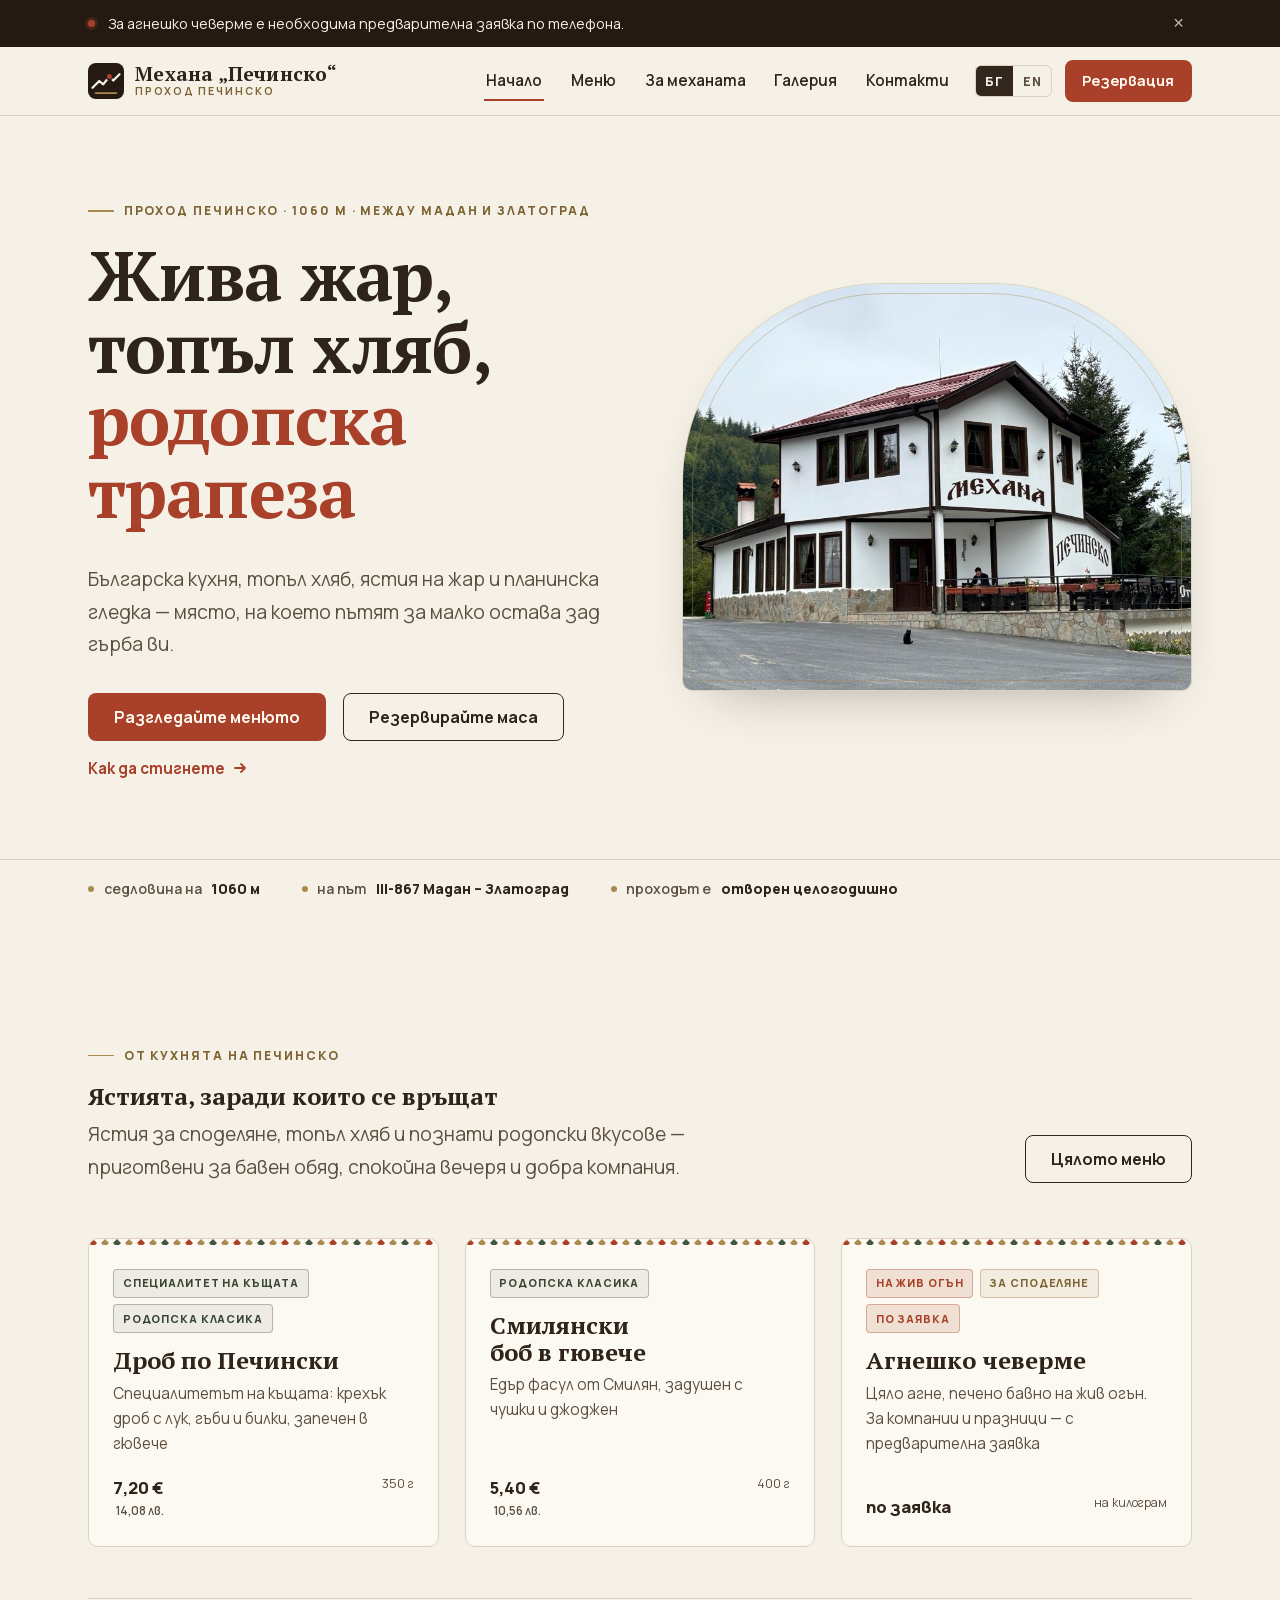
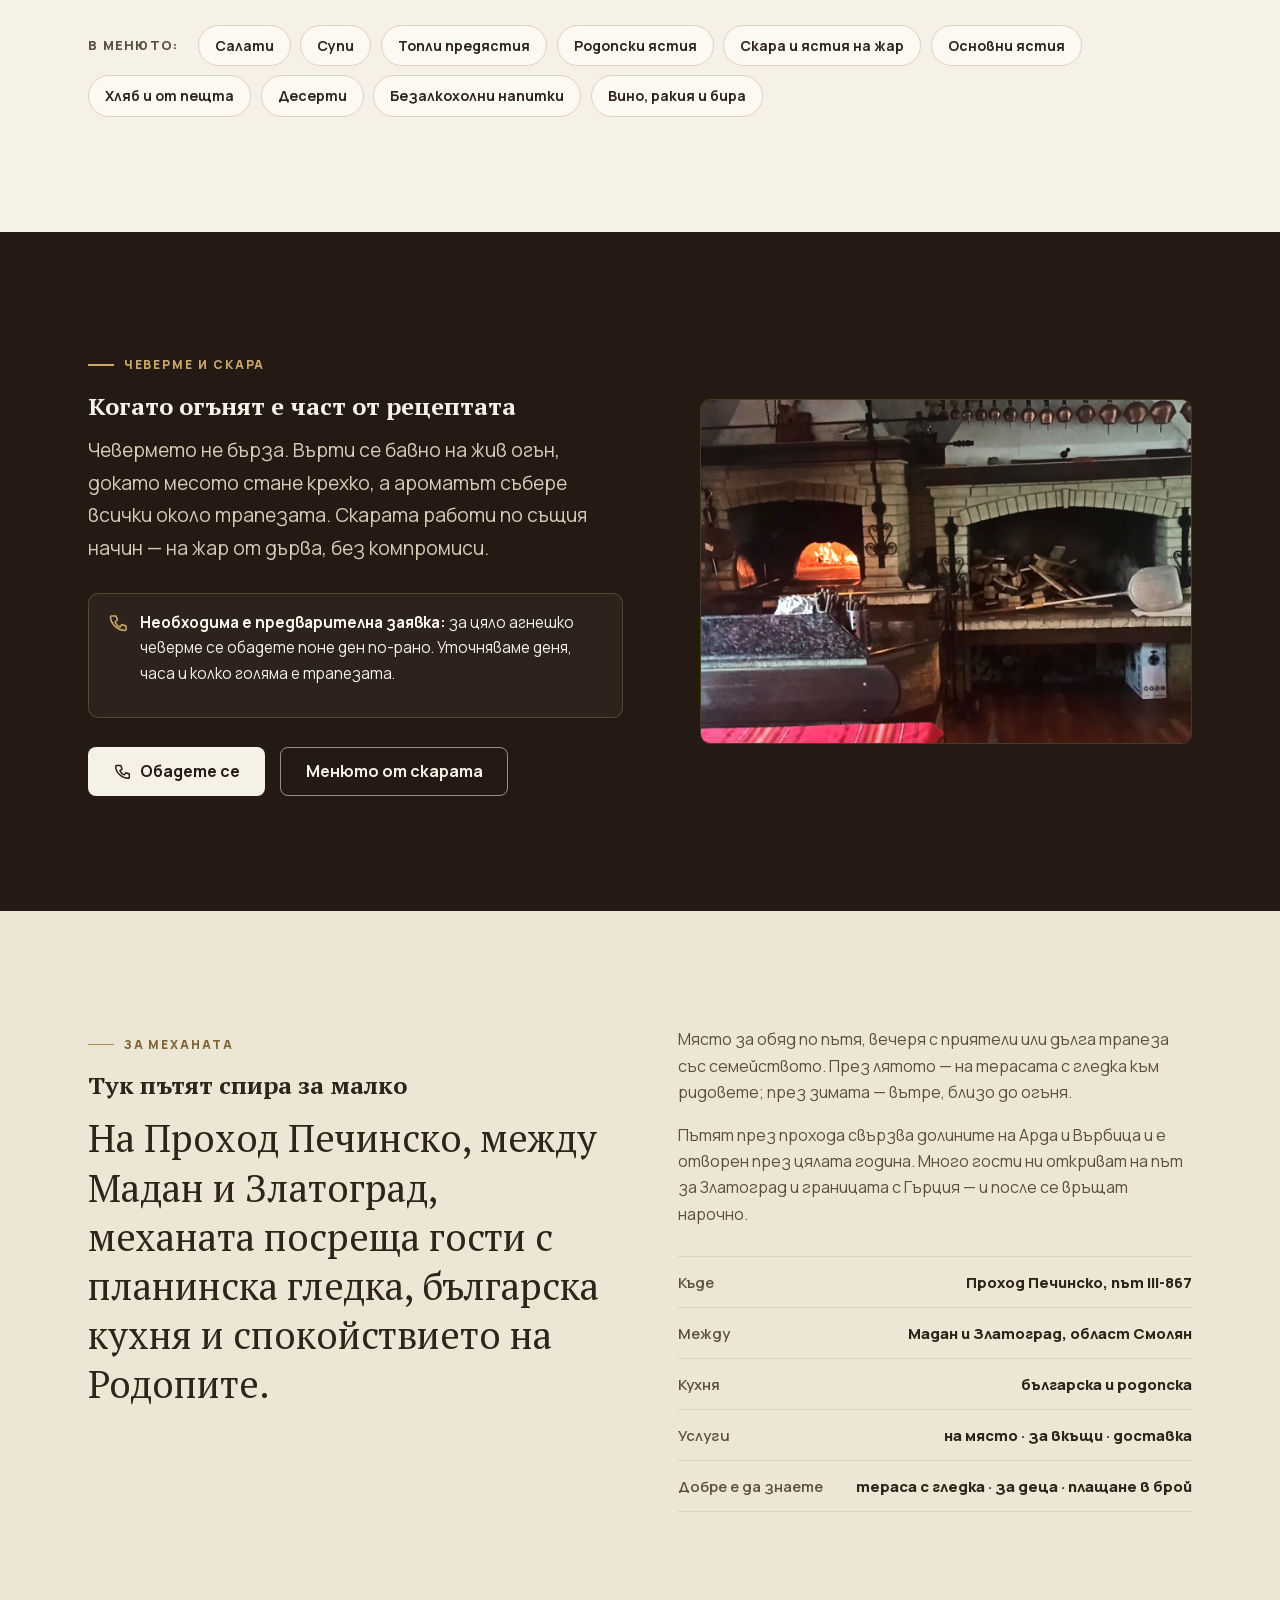
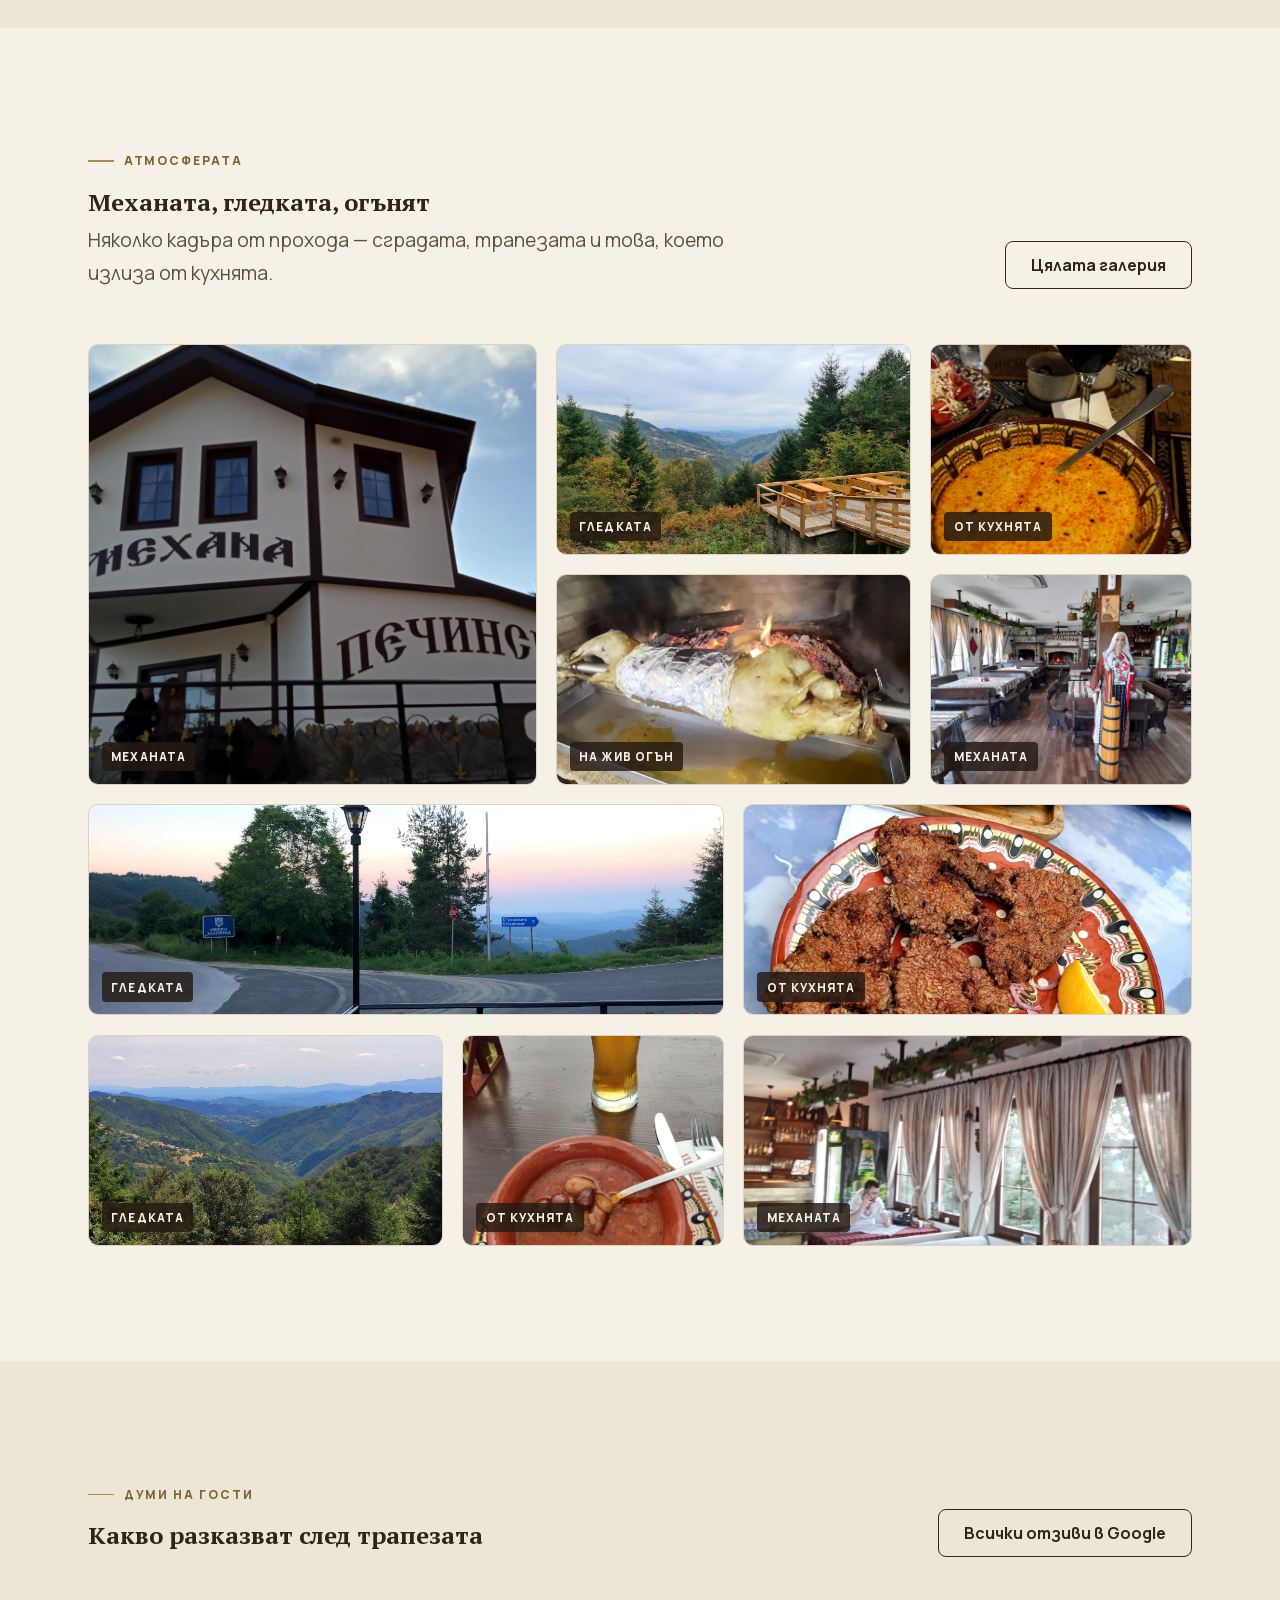
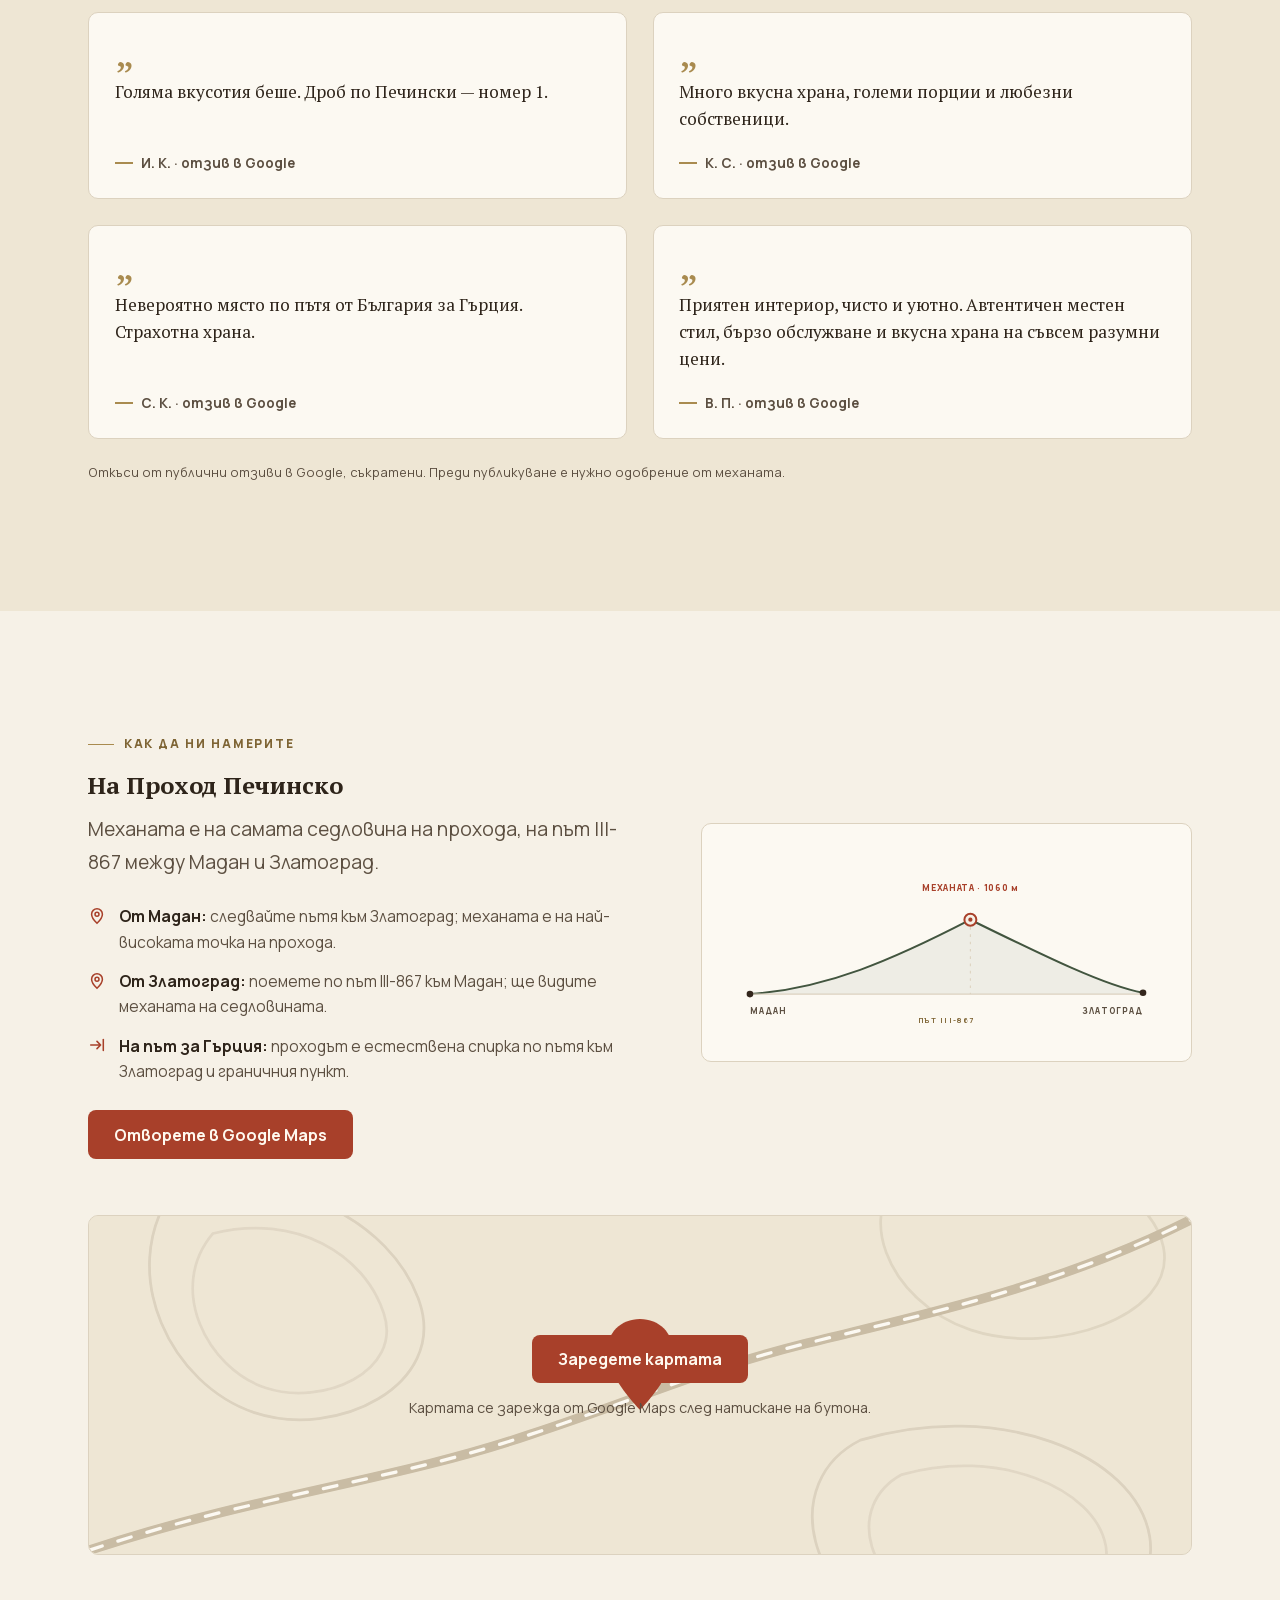
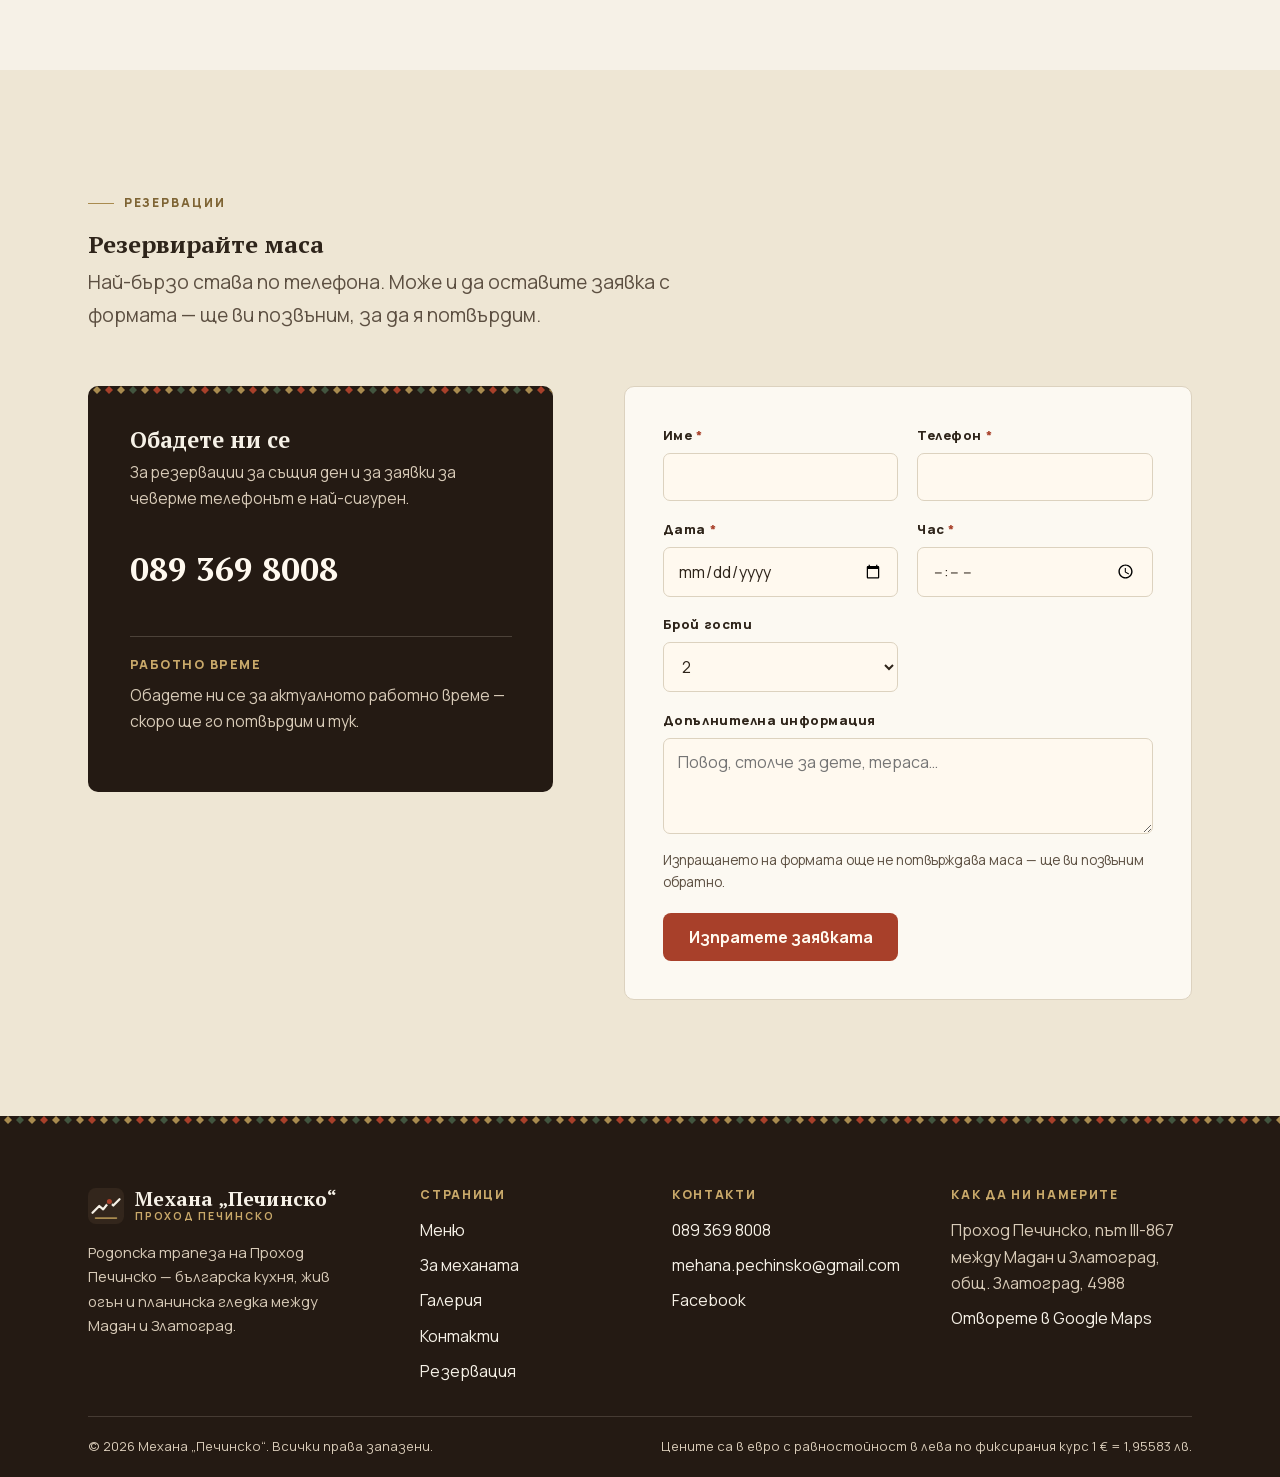
==== commit f4bda1e7: "Change hero headline to fire/bread/table line Hero now reads „Жива жар, топъл хляб, родопска трапеза" ====
--- a/index.html
+++ b/index.html
@@ -33,7 +33,7 @@
       "addressCountry": "BG"
     },
     "geo": { "@type": "GeoCoordinates", "latitude": 41.4497086, "longitude": 24.9770085 },
-    "hasMap": "https://maps.google.com/?q=41.4497086,24.9770085",
+    "hasMap": "https://www.google.com/maps?cid=12844904807683056575",
     "sameAs": ["https://www.facebook.com/mehanapechinsko"],
     "acceptsReservations": "True",
     "priceRange": "10 – 40 лв. (5 – 20 €) на човек",
@@ -108,7 +108,7 @@
       <div class="container hero__grid">
         <div>
           <p class="eyebrow" data-i18n="hero.eyebrow">Проход Печинско · 1060 м · между Мадан и Златоград</p>
-          <h1><span data-i18n="hero.title.a">Родопска трапеза</span> <span class="accent" data-i18n="hero.title.b">на самия проход</span></h1>
+          <h1><span data-i18n="hero.title.a">Жива жар, топъл хляб,</span> <span class="accent" data-i18n="hero.title.b">родопска трапеза</span></h1>
           <p class="lead hero__lead" data-i18n="hero.lead">Българска кухня, топъл хляб, ястия на жар и планинска гледка — място, на което пътят за малко остава зад гърба ви.</p>
           <div class="hero__actions">
             <a class="btn btn--primary" href="menu/" data-i18n="hero.ctaMenu">Разгледайте менюто</a>
@@ -439,7 +439,7 @@
         </a>
       </li>
       <li>
-        <a class="js-maps-link" href="#" target="_blank" rel="noopener">
+        <a class="js-directions" href="#" target="_blank" rel="noopener">
           <svg viewBox="0 0 24 24" fill="none" aria-hidden="true"><path d="M12 21s7-6.4 7-11.5A7 7 0 005 9.5C5 14.6 12 21 12 21z" stroke="currentColor" stroke-width="1.8"/><circle cx="12" cy="9.5" r="2.5" stroke="currentColor" stroke-width="1.8"/></svg>
           <span data-i18n="bar.directions">Упътване</span>
         </a>
